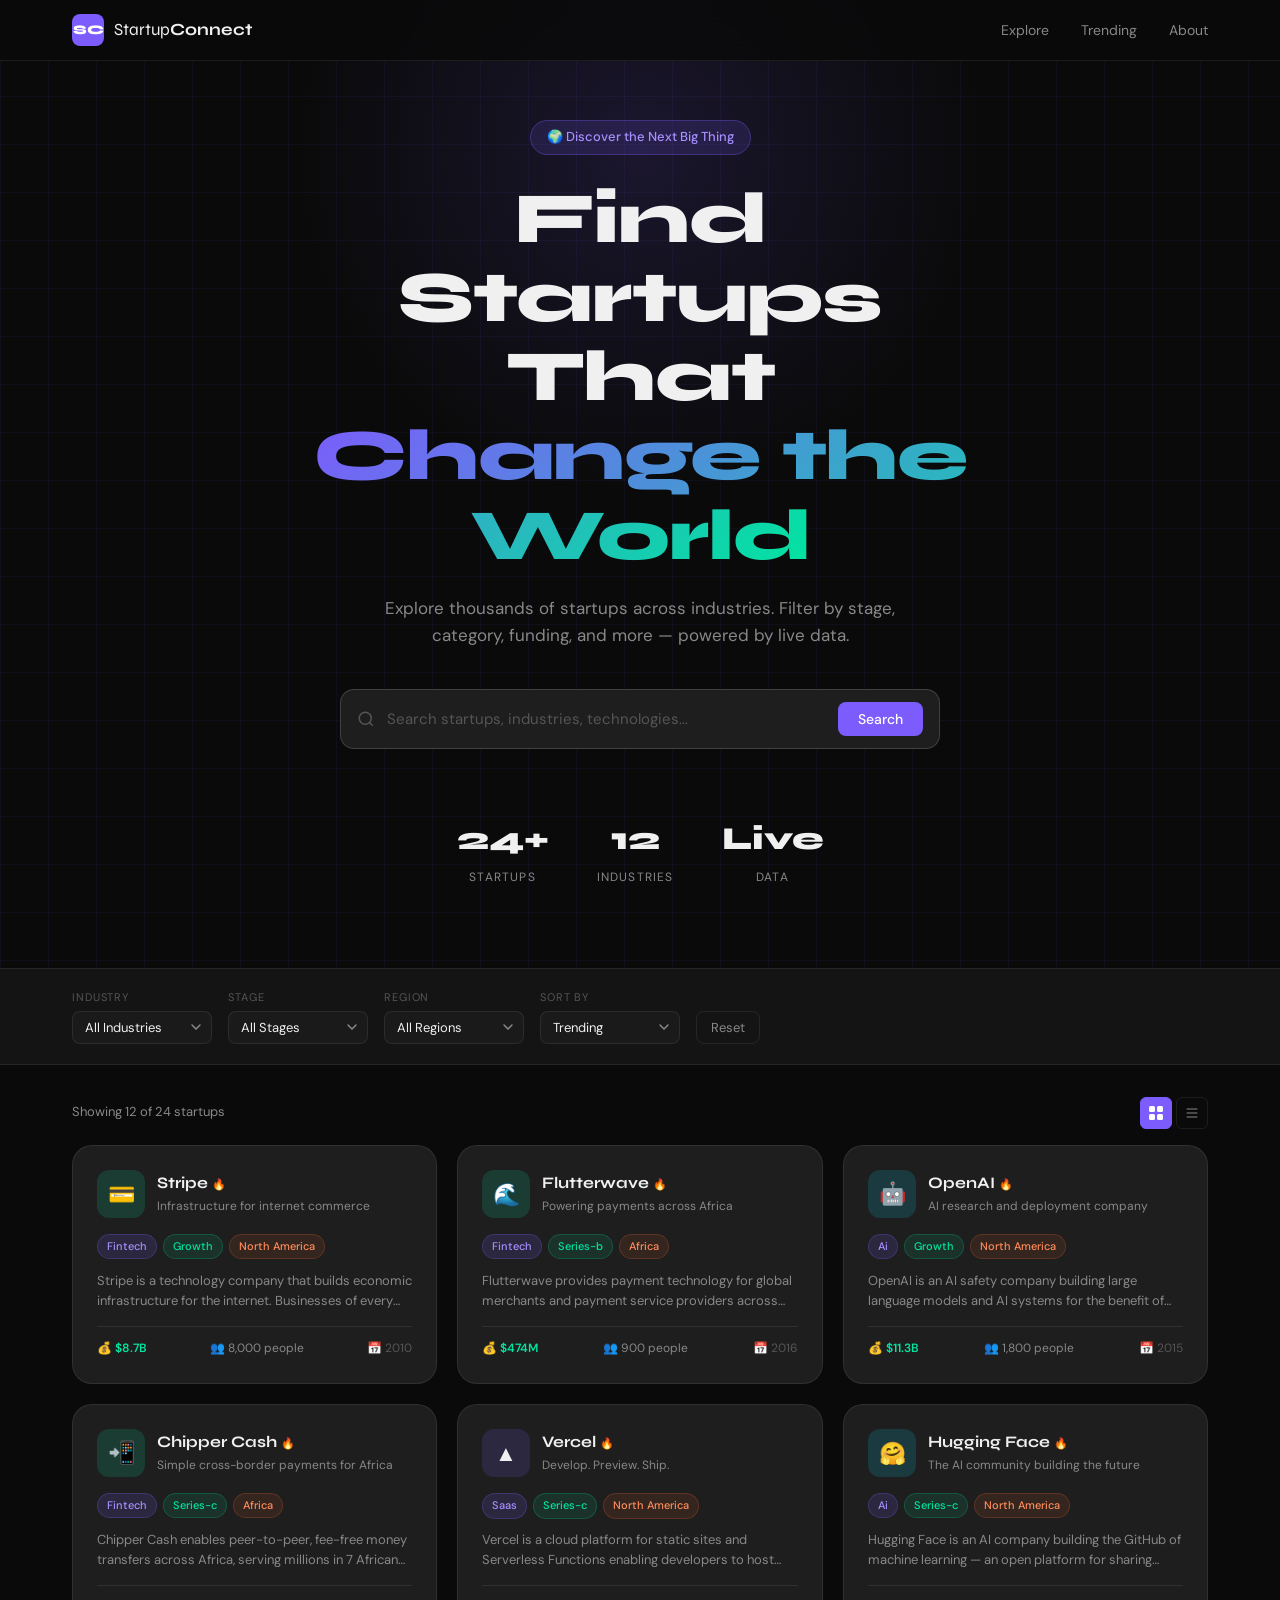
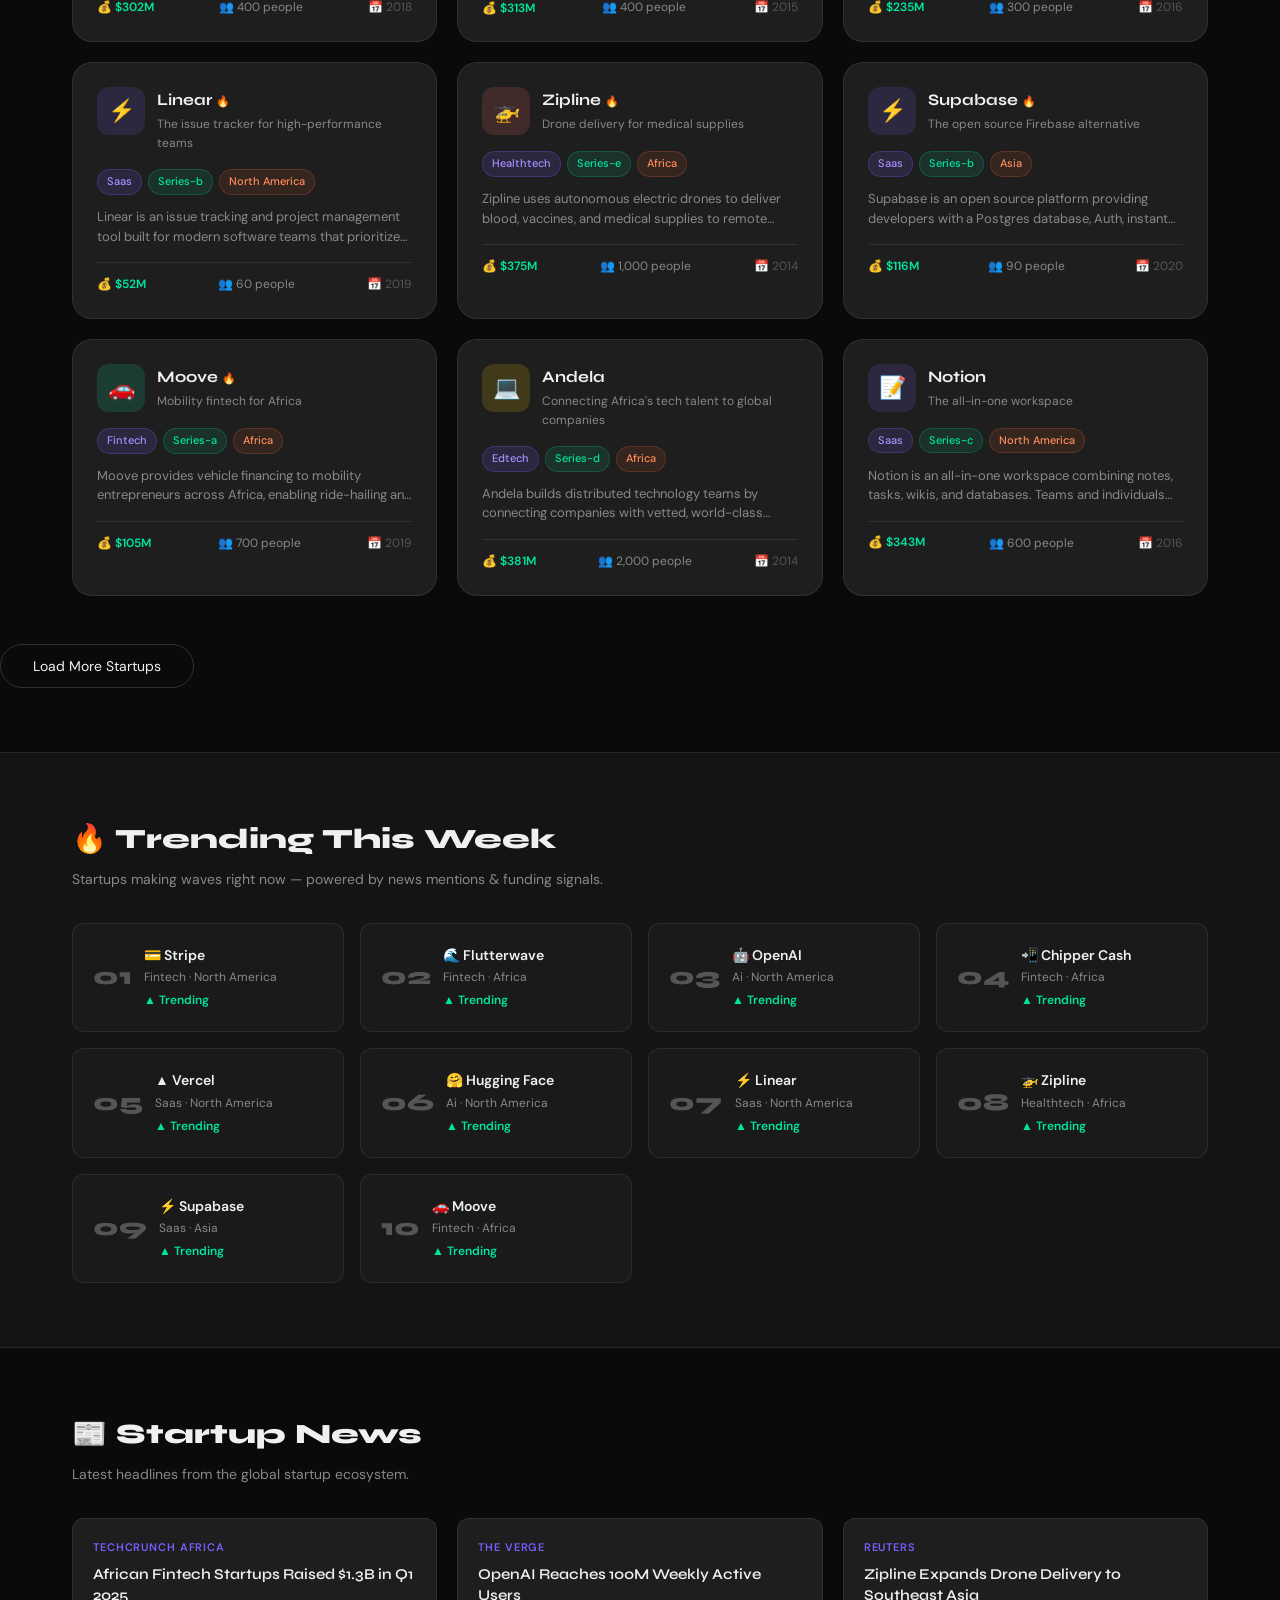
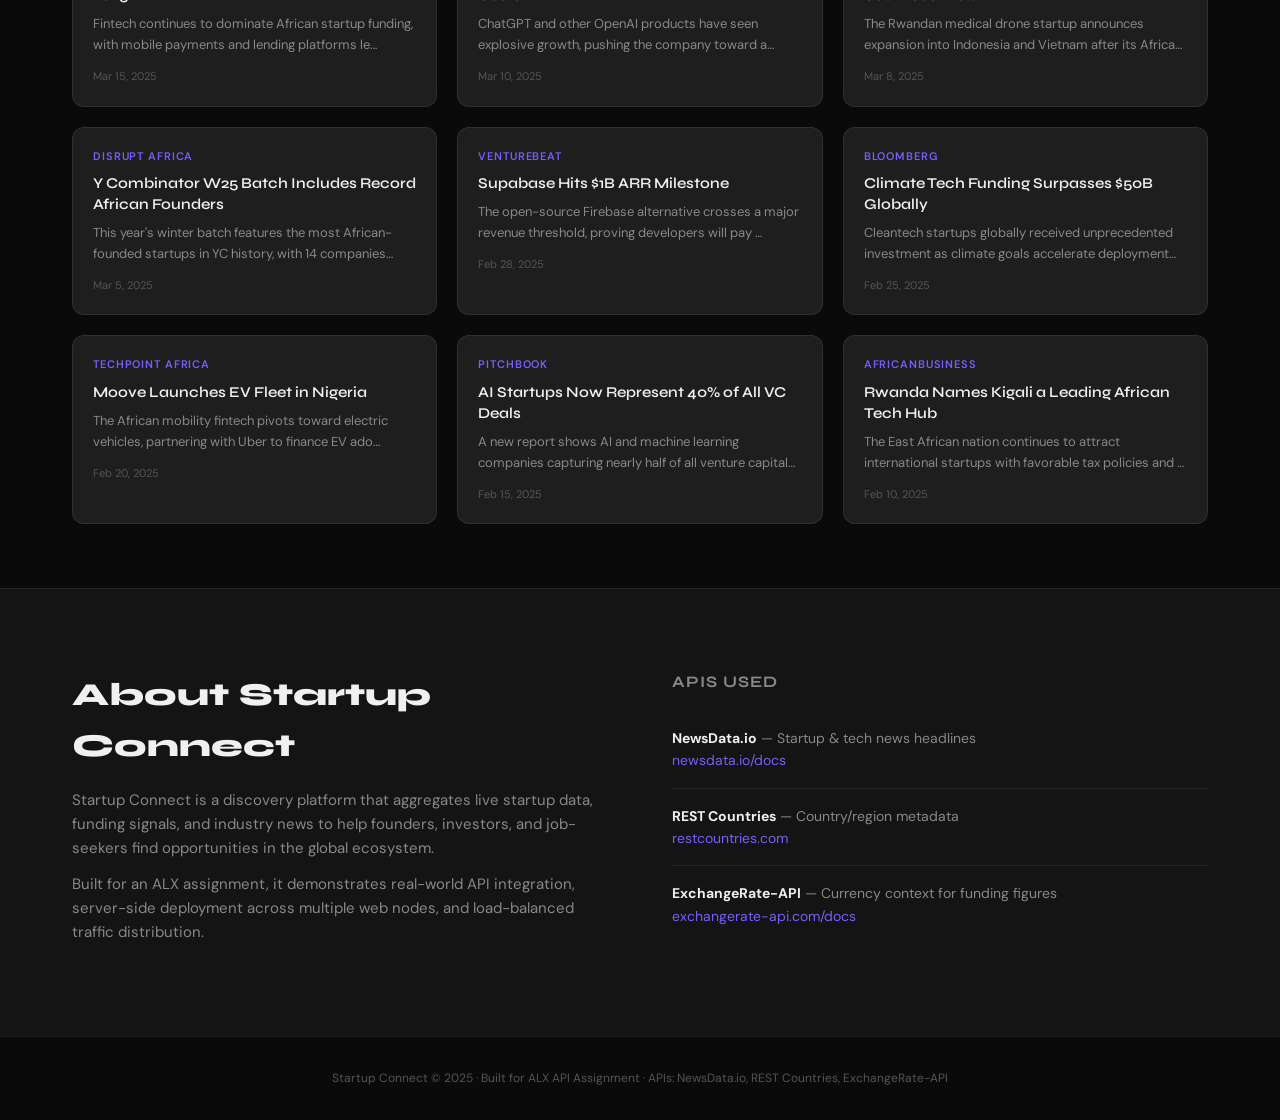
==== index.html @ f0be1ee1 "Initial commit - project structure ready" ====
<!DOCTYPE html>
<html lang="en">
<head>
  <meta charset="UTF-8" />
  <meta name="viewport" content="width=device-width, initial-scale=1.0"/>
  <title>Startup Connect — Discover & Explore Startups</title>
  <link rel="stylesheet" href="style.css" />
  <link href="https://fonts.googleapis.com/css2?family=Syne:wght@400;600;700;800&family=DM+Sans:ital,wght@0,300;0,400;0,500;1,300&display=swap" rel="stylesheet"/>
</head>
<body>

  <!-- NAV -->
  <nav class="nav">
    <div class="nav-inner">
      <a class="logo" href="#">
        <span class="logo-mark">SC</span>
        <span>Startup<strong>Connect</strong></span>
      </a>
      <div class="nav-links">
        <a href="#explore">Explore</a>
        <a href="#trending">Trending</a>
        <a href="#about">About</a>
      </div>
    </div>
  </nav>

  <!-- HERO -->
  <header class="hero" id="hero">
    <div class="hero-bg-grid"></div>
    <div class="hero-content">
      <div class="hero-badge">🌍 Discover the Next Big Thing</div>
      <h1>Find Startups That<br/><em>Change the World</em></h1>
      <p class="hero-sub">Explore thousands of startups across industries. Filter by stage, category, funding, and more — powered by live data.</p>
      <div class="search-bar" id="main-search">
        <svg width="18" height="18" fill="none" stroke="currentColor" stroke-width="2" viewBox="0 0 24 24"><circle cx="11" cy="11" r="8"/><path d="M21 21l-4.35-4.35"/></svg>
        <input type="text" id="search-input" placeholder="Search startups, industries, technologies..." autocomplete="off"/>
        <button id="search-btn">Search</button>
      </div>
    </div>
    <div class="hero-stats">
      <div class="stat"><span class="stat-num" id="stat-total">—</span><span>Startups</span></div>
      <div class="stat"><span class="stat-num">12</span><span>Industries</span></div>
      <div class="stat"><span class="stat-num">Live</span><span>Data</span></div>
    </div>
  </header>

  <!-- FILTERS -->
  <section class="filters-section" id="explore">
    <div class="container">
      <div class="filters-bar">
        <div class="filter-group">
          <label>Industry</label>
          <select id="filter-industry">
            <option value="">All Industries</option>
            <option value="fintech">Fintech</option>
            <option value="healthtech">Healthtech</option>
            <option value="edtech">EdTech</option>
            <option value="saas">SaaS</option>
            <option value="ai">AI / ML</option>
            <option value="ecommerce">E-Commerce</option>
            <option value="cleantech">Cleantech</option>
            <option value="logistics">Logistics</option>
          </select>
        </div>
        <div class="filter-group">
          <label>Stage</label>
          <select id="filter-stage">
            <option value="">All Stages</option>
            <option value="idea">Idea</option>
            <option value="pre-seed">Pre-Seed</option>
            <option value="seed">Seed</option>
            <option value="series-a">Series A</option>
            <option value="series-b">Series B</option>
            <option value="growth">Growth</option>
          </select>
        </div>
        <div class="filter-group">
          <label>Region</label>
          <select id="filter-region">
            <option value="">All Regions</option>
            <option value="africa">Africa</option>
            <option value="north-america">North America</option>
            <option value="europe">Europe</option>
            <option value="asia">Asia</option>
            <option value="latam">Latin America</option>
          </select>
        </div>
        <div class="filter-group">
          <label>Sort By</label>
          <select id="filter-sort">
            <option value="trending">Trending</option>
            <option value="newest">Newest</option>
            <option value="funding">Most Funded</option>
            <option value="employees">Team Size</option>
            <option value="name">Name A–Z</option>
          </select>
        </div>
        <button class="reset-btn" id="reset-filters">Reset</button>
      </div>
    </div>
  </section>

  <!-- RESULTS COUNT -->
  <div class="container results-meta">
    <span id="results-count">Loading startups...</span>
    <div class="view-toggle">
      <button class="view-btn active" id="grid-view-btn" title="Grid view">
        <svg width="16" height="16" fill="currentColor" viewBox="0 0 16 16"><path d="M1 2.5A1.5 1.5 0 012.5 1h3A1.5 1.5 0 017 2.5v3A1.5 1.5 0 015.5 7h-3A1.5 1.5 0 011 5.5v-3zm8 0A1.5 1.5 0 0110.5 1h3A1.5 1.5 0 0115 2.5v3A1.5 1.5 0 0113.5 7h-3A1.5 1.5 0 019 5.5v-3zm-8 8A1.5 1.5 0 012.5 9h3A1.5 1.5 0 017 10.5v3A1.5 1.5 0 015.5 15h-3A1.5 1.5 0 011 13.5v-3zm8 0A1.5 1.5 0 0110.5 9h3a1.5 1.5 0 011.5 1.5v3a1.5 1.5 0 01-1.5 1.5h-3A1.5 1.5 0 019 13.5v-3z"/></svg>
      </button>
      <button class="view-btn" id="list-view-btn" title="List view">
        <svg width="16" height="16" fill="currentColor" viewBox="0 0 16 16"><path fill-rule="evenodd" d="M2.5 12a.5.5 0 01.5-.5h10a.5.5 0 010 1H3a.5.5 0 01-.5-.5zm0-4a.5.5 0 01.5-.5h10a.5.5 0 010 1H3a.5.5 0 01-.5-.5zm0-4a.5.5 0 01.5-.5h10a.5.5 0 010 1H3a.5.5 0 01-.5-.5z"/></svg>
      </button>
    </div>
  </div>

  <!-- STARTUP GRID -->
  <main class="container" id="startup-grid">
    <!-- cards injected by JS -->
  </main>

  <!-- LOAD MORE -->
  <div class="load-more-wrap">
    <button class="load-more-btn" id="load-more-btn">Load More Startups</button>
  </div>

  <!-- TRENDING SECTION -->
  <section class="trending-section" id="trending">
    <div class="container">
      <div class="section-header">
        <h2>🔥 Trending This Week</h2>
        <p>Startups making waves right now — powered by news mentions & funding signals.</p>
      </div>
      <div class="trending-grid" id="trending-grid">
        <!-- injected by JS -->
      </div>
    </div>
  </section>

  <!-- NEWS SECTION -->
  <section class="news-section" id="news-section">
    <div class="container">
      <div class="section-header">
        <h2>📰 Startup News</h2>
        <p>Latest headlines from the global startup ecosystem.</p>
      </div>
      <div class="news-grid" id="news-grid">
        <div class="loading-msg">Fetching latest news...</div>
      </div>
    </div>
  </section>

  <!-- ABOUT -->
  <section class="about-section" id="about">
    <div class="container about-inner">
      <div>
        <h2>About Startup Connect</h2>
        <p>Startup Connect is a discovery platform that aggregates live startup data, funding signals, and industry news to help founders, investors, and job-seekers find opportunities in the global ecosystem.</p>
        <p>Built for an ALX assignment, it demonstrates real-world API integration, server-side deployment across multiple web nodes, and load-balanced traffic distribution.</p>
      </div>
      <div class="about-apis">
        <h3>APIs Used</h3>
        <ul>
          <li>
            <strong>NewsData.io</strong> — Startup & tech news headlines<br/>
            <a href="https://newsdata.io/docs" target="_blank">newsdata.io/docs</a>
          </li>
          <li>
            <strong>REST Countries</strong> — Country/region metadata<br/>
            <a href="https://restcountries.com" target="_blank">restcountries.com</a>
          </li>
          <li>
            <strong>ExchangeRate-API</strong> — Currency context for funding figures<br/>
            <a href="https://www.exchangerate-api.com/docs" target="_blank">exchangerate-api.com/docs</a>
          </li>
        </ul>
      </div>
    </div>
  </section>

  <!-- MODAL -->
  <div class="modal-backdrop" id="modal-backdrop">
    <div class="modal" id="startup-modal">
      <button class="modal-close" id="modal-close">✕</button>
      <div class="modal-body" id="modal-body"></div>
    </div>
  </div>

  <!-- TOAST -->
  <div class="toast" id="toast"></div>

  <footer class="footer">
    <div class="container">
      <p>Startup Connect &copy; 2025 · Built for ALX API Assignment · APIs: NewsData.io, REST Countries, ExchangeRate-API</p>
    </div>
  </footer>

  <script src="app.js"></script>
</body>
</html>
---- style.css ----
/* ========================================
   STARTUP CONNECT — STYLESHEET
   Aesthetic: Bold editorial / modern VC
   Fonts: Syne (display) + DM Sans (body)
   ======================================== */

   *, *::before, *::after { box-sizing: border-box; margin: 0; padding: 0; }

   :root {
     --black: #0a0a0a;
     --off-black: #141414;
     --dark: #1a1a1a;
     --card-bg: #1e1e1e;
     --border: rgba(255,255,255,0.08);
     --border-strong: rgba(255,255,255,0.15);
     --accent: #7c5cfc;
     --accent-2: #00e5a0;
     --accent-warm: #ff6b35;
     --text: #f0f0f0;
     --text-muted: #888;
     --text-dim: #555;
     --radius: 12px;
     --radius-lg: 20px;
     --shadow: 0 4px 24px rgba(0,0,0,0.4);
     --font-display: 'Syne', sans-serif;
     --font-body: 'DM Sans', sans-serif;
     --transition: 0.2s ease;
   }
   
   html { scroll-behavior: smooth; }
   
   body {
     background: var(--black);
     color: var(--text);
     font-family: var(--font-body);
     font-size: 15px;
     line-height: 1.6;
     overflow-x: hidden;
   }
   
   /* ---- NAV ---- */
   .nav {
     position: fixed;
     top: 0; left: 0; right: 0;
     z-index: 100;
     background: rgba(10,10,10,0.85);
     backdrop-filter: blur(12px);
     border-bottom: 1px solid var(--border);
   }
   .nav-inner {
     max-width: 1200px;
     margin: 0 auto;
     padding: 0 2rem;
     height: 60px;
     display: flex;
     align-items: center;
     justify-content: space-between;
   }
   .logo {
     display: flex;
     align-items: center;
     gap: 10px;
     text-decoration: none;
     color: var(--text);
     font-family: var(--font-display);
     font-size: 17px;
   }
   .logo-mark {
     width: 32px; height: 32px;
     background: var(--accent);
     color: #fff;
     border-radius: 8px;
     display: flex; align-items: center; justify-content: center;
     font-weight: 800;
     font-size: 13px;
   }
   .nav-links { display: flex; gap: 2rem; }
   .nav-links a {
     color: var(--text-muted);
     text-decoration: none;
     font-size: 14px;
     transition: color var(--transition);
   }
   .nav-links a:hover { color: var(--text); }
   
   /* ---- HERO ---- */
   .hero {
     min-height: 100vh;
     display: flex;
     flex-direction: column;
     align-items: center;
     justify-content: center;
     text-align: center;
     padding: 120px 2rem 80px;
     position: relative;
     overflow: hidden;
   }
   .hero-bg-grid {
     position: absolute;
     inset: 0;
     background-image:
       linear-gradient(rgba(124,92,252,0.06) 1px, transparent 1px),
       linear-gradient(90deg, rgba(124,92,252,0.06) 1px, transparent 1px);
     background-size: 48px 48px;
     pointer-events: none;
   }
   .hero::before {
     content: '';
     position: absolute;
     top: -200px; left: 50%;
     transform: translateX(-50%);
     width: 700px; height: 700px;
     background: radial-gradient(circle, rgba(124,92,252,0.15) 0%, transparent 70%);
     pointer-events: none;
   }
   .hero-content { position: relative; max-width: 720px; }
   .hero-badge {
     display: inline-block;
     background: rgba(124,92,252,0.15);
     border: 1px solid rgba(124,92,252,0.3);
     color: #a88fff;
     padding: 6px 16px;
     border-radius: 100px;
     font-size: 13px;
     font-weight: 500;
     margin-bottom: 1.5rem;
     animation: fadeUp 0.6s ease forwards;
   }
   .hero h1 {
     font-family: var(--font-display);
     font-size: clamp(2.5rem, 6vw, 4.5rem);
     font-weight: 800;
     line-height: 1.1;
     letter-spacing: -0.02em;
     margin-bottom: 1.25rem;
     animation: fadeUp 0.7s ease 0.1s both;
   }
   .hero h1 em {
     font-style: normal;
     background: linear-gradient(135deg, var(--accent) 0%, var(--accent-2) 100%);
     -webkit-background-clip: text;
     -webkit-text-fill-color: transparent;
     background-clip: text;
   }
   .hero-sub {
     font-size: 17px;
     color: var(--text-muted);
     max-width: 520px;
     margin: 0 auto 2.5rem;
     animation: fadeUp 0.7s ease 0.2s both;
   }
   
   /* ---- SEARCH BAR ---- */
   .search-bar {
     display: flex;
     align-items: center;
     gap: 12px;
     background: var(--card-bg);
     border: 1px solid var(--border-strong);
     border-radius: 14px;
     padding: 12px 16px;
     max-width: 600px;
     margin: 0 auto;
     animation: fadeUp 0.7s ease 0.3s both;
     transition: border-color var(--transition), box-shadow var(--transition);
   }
   .search-bar:focus-within {
     border-color: var(--accent);
     box-shadow: 0 0 0 3px rgba(124,92,252,0.15);
   }
   .search-bar svg { color: var(--text-dim); flex-shrink: 0; }
   .search-bar input {
     flex: 1;
     background: none;
     border: none;
     outline: none;
     color: var(--text);
     font-family: var(--font-body);
     font-size: 15px;
   }
   .search-bar input::placeholder { color: var(--text-dim); }
   .search-bar button {
     background: var(--accent);
     color: #fff;
     border: none;
     border-radius: 8px;
     padding: 8px 20px;
     font-family: var(--font-body);
     font-size: 14px;
     font-weight: 500;
     cursor: pointer;
     transition: opacity var(--transition), transform var(--transition);
   }
   .search-bar button:hover { opacity: 0.85; transform: translateY(-1px); }
   
   /* ---- HERO STATS ---- */
   .hero-stats {
     position: relative;
     display: flex;
     gap: 3rem;
     margin-top: 4rem;
     animation: fadeUp 0.7s ease 0.4s both;
   }
   .stat { text-align: center; }
   .stat-num {
     display: block;
     font-family: var(--font-display);
     font-size: 2rem;
     font-weight: 800;
     color: var(--text);
   }
   .stat span:last-child { font-size: 12px; color: var(--text-muted); text-transform: uppercase; letter-spacing: 0.1em; }
   
   /* ---- CONTAINER ---- */
   .container {
     max-width: 1200px;
     margin: 0 auto;
     padding: 0 2rem;
   }
   
   /* ---- FILTERS ---- */
   .filters-section {
     background: var(--off-black);
     border-top: 1px solid var(--border);
     border-bottom: 1px solid var(--border);
     padding: 1.25rem 0;
     position: sticky;
     top: 60px;
     z-index: 50;
   }
   .filters-bar {
     display: flex;
     gap: 1rem;
     align-items: flex-end;
     flex-wrap: wrap;
   }
   .filter-group { display: flex; flex-direction: column; gap: 4px; }
   .filter-group label { font-size: 11px; color: var(--text-dim); text-transform: uppercase; letter-spacing: 0.08em; }
   .filter-group select {
     background: var(--dark);
     color: var(--text);
     border: 1px solid var(--border);
     border-radius: 8px;
     padding: 7px 12px;
     font-family: var(--font-body);
     font-size: 13px;
     cursor: pointer;
     appearance: none;
     -webkit-appearance: none;
     padding-right: 28px;
     background-image: url("data:image/svg+xml,%3Csvg xmlns='http://www.w3.org/2000/svg' width='10' height='6' fill='none'%3E%3Cpath d='M1 1l4 4 4-4' stroke='%23888' stroke-width='1.5' stroke-linecap='round'/%3E%3C/svg%3E");
     background-repeat: no-repeat;
     background-position: right 10px center;
     min-width: 140px;
     transition: border-color var(--transition);
   }
   .filter-group select:focus { outline: none; border-color: var(--accent); }
   .reset-btn {
     background: transparent;
     border: 1px solid var(--border);
     color: var(--text-muted);
     border-radius: 8px;
     padding: 7px 14px;
     font-family: var(--font-body);
     font-size: 13px;
     cursor: pointer;
     transition: border-color var(--transition), color var(--transition);
     margin-bottom: 0;
     align-self: flex-end;
   }
   .reset-btn:hover { border-color: var(--accent); color: var(--accent); }
   
   /* ---- RESULTS META ---- */
   .results-meta {
     display: flex;
     justify-content: space-between;
     align-items: center;
     padding-top: 2rem;
     padding-bottom: 1rem;
     color: var(--text-muted);
     font-size: 13px;
   }
   .view-toggle { display: flex; gap: 4px; }
   .view-btn {
     background: none;
     border: 1px solid var(--border);
     color: var(--text-muted);
     border-radius: 6px;
     width: 32px; height: 32px;
     display: flex; align-items: center; justify-content: center;
     cursor: pointer;
     transition: all var(--transition);
   }
   .view-btn.active, .view-btn:hover { background: var(--accent); border-color: var(--accent); color: #fff; }
   
   /* ---- STARTUP GRID ---- */
   #startup-grid {
     display: grid;
     grid-template-columns: repeat(auto-fill, minmax(300px, 1fr));
     gap: 1.25rem;
     padding-bottom: 3rem;
   }
   #startup-grid.list-view {
     grid-template-columns: 1fr;
   }
   
   /* ---- STARTUP CARD ---- */
   .startup-card {
     background: var(--card-bg);
     border: 1px solid var(--border);
     border-radius: var(--radius-lg);
     padding: 1.5rem;
     cursor: pointer;
     transition: transform var(--transition), border-color var(--transition), box-shadow var(--transition);
     animation: fadeUp 0.4s ease both;
   }
   .startup-card:hover {
     transform: translateY(-4px);
     border-color: var(--border-strong);
     box-shadow: var(--shadow);
   }
   .card-header {
     display: flex;
     align-items: flex-start;
     gap: 12px;
     margin-bottom: 1rem;
   }
   .card-logo {
     width: 48px; height: 48px;
     border-radius: 12px;
     display: flex; align-items: center; justify-content: center;
     font-size: 22px;
     flex-shrink: 0;
   }
   .card-title { flex: 1; }
   .card-title h3 {
     font-family: var(--font-display);
     font-size: 16px;
     font-weight: 700;
     margin-bottom: 2px;
   }
   .card-title .card-tagline { font-size: 12px; color: var(--text-muted); }
   
   .card-badges {
     display: flex;
     gap: 6px;
     flex-wrap: wrap;
     margin-bottom: 0.75rem;
   }
   .badge {
     font-size: 11px;
     padding: 3px 9px;
     border-radius: 100px;
     font-weight: 500;
     white-space: nowrap;
   }
   .badge-industry { background: rgba(124,92,252,0.15); color: #a88fff; border: 1px solid rgba(124,92,252,0.25); }
   .badge-stage { background: rgba(0,229,160,0.1); color: #00e5a0; border: 1px solid rgba(0,229,160,0.2); }
   .badge-region { background: rgba(255,107,53,0.1); color: #ff8c5a; border: 1px solid rgba(255,107,53,0.2); }
   
   .card-desc {
     font-size: 13px;
     color: var(--text-muted);
     line-height: 1.5;
     margin-bottom: 1rem;
     display: -webkit-box;
     -webkit-line-clamp: 2;
     -webkit-box-orient: vertical;
     overflow: hidden;
   }
   .card-meta {
     display: flex;
     justify-content: space-between;
     font-size: 12px;
     color: var(--text-dim);
     border-top: 1px solid var(--border);
     padding-top: 0.75rem;
   }
   .card-meta .funding { color: var(--accent-2); font-weight: 600; }
   .card-meta .employees { color: var(--text-muted); }
   
   /* list view card override */
   #startup-grid.list-view .startup-card {
     display: flex;
     align-items: center;
     gap: 1.5rem;
     padding: 1rem 1.5rem;
   }
   #startup-grid.list-view .card-logo { width: 40px; height: 40px; border-radius: 10px; font-size: 18px; }
   #startup-grid.list-view .card-header { margin-bottom: 0; flex: 1; }
   #startup-grid.list-view .card-badges { margin-bottom: 0; flex-shrink: 0; }
   #startup-grid.list-view .card-desc { display: none; }
   #startup-grid.list-view .card-meta { border: none; padding: 0; flex-shrink: 0; flex-direction: column; align-items: flex-end; gap: 2px; }
   
   /* ---- LOAD MORE ---- */
   .load-more-wrap {
     text-align: center;
     padding: 0 0 4rem;
   }
   .load-more-btn {
     background: transparent;
     border: 1px solid var(--border-strong);
     color: var(--text);
     padding: 12px 32px;
     border-radius: 100px;
     font-family: var(--font-body);
     font-size: 14px;
     cursor: pointer;
     transition: all var(--transition);
   }
   .load-more-btn:hover { border-color: var(--accent); color: var(--accent); }
   .load-more-btn:disabled { opacity: 0.4; cursor: not-allowed; }
   
   /* ---- SECTION HEADER ---- */
   .section-header {
     margin-bottom: 2rem;
   }
   .section-header h2 {
     font-family: var(--font-display);
     font-size: 1.75rem;
     font-weight: 800;
     margin-bottom: 0.4rem;
   }
   .section-header p { color: var(--text-muted); font-size: 14px; }
   
   /* ---- TRENDING ---- */
   .trending-section {
     background: var(--off-black);
     border-top: 1px solid var(--border);
     border-bottom: 1px solid var(--border);
     padding: 4rem 0;
   }
   .trending-grid {
     display: grid;
     grid-template-columns: repeat(auto-fill, minmax(220px, 1fr));
     gap: 1rem;
   }
   .trending-card {
     background: var(--dark);
     border: 1px solid var(--border);
     border-radius: var(--radius);
     padding: 1.25rem;
     display: flex;
     align-items: center;
     gap: 12px;
     transition: border-color var(--transition);
   }
   .trending-card:hover { border-color: var(--accent); }
   .trending-rank {
     font-family: var(--font-display);
     font-size: 1.5rem;
     font-weight: 800;
     color: var(--text-dim);
     min-width: 30px;
   }
   .trending-info h4 { font-size: 14px; font-weight: 600; margin-bottom: 2px; }
   .trending-info p { font-size: 12px; color: var(--text-muted); }
   .trending-change { font-size: 12px; color: var(--accent-2); font-weight: 600; }
   
   /* ---- NEWS ---- */
   .news-section { padding: 4rem 0; }
   .news-grid {
     display: grid;
     grid-template-columns: repeat(auto-fill, minmax(320px, 1fr));
     gap: 1.25rem;
   }
   .news-card {
     background: var(--card-bg);
     border: 1px solid var(--border);
     border-radius: var(--radius);
     padding: 1.25rem;
     text-decoration: none;
     color: inherit;
     transition: border-color var(--transition), transform var(--transition);
     display: block;
   }
   .news-card:hover { border-color: var(--accent); transform: translateY(-2px); }
   .news-source {
     font-size: 11px;
     color: var(--accent);
     text-transform: uppercase;
     letter-spacing: 0.08em;
     margin-bottom: 0.5rem;
     font-weight: 600;
   }
   .news-title {
     font-family: var(--font-display);
     font-size: 15px;
     font-weight: 600;
     line-height: 1.4;
     margin-bottom: 0.5rem;
   }
   .news-desc { font-size: 13px; color: var(--text-muted); display: -webkit-box; -webkit-line-clamp: 2; -webkit-box-orient: vertical; overflow: hidden; margin-bottom: 0.75rem; }
   .news-date { font-size: 11px; color: var(--text-dim); }
   .loading-msg { color: var(--text-muted); font-size: 14px; text-align: center; padding: 2rem; grid-column: 1/-1; }
   .error-msg { color: #ff6b6b; font-size: 13px; text-align: center; padding: 1rem; grid-column: 1/-1; }
   
   /* ---- ABOUT ---- */
   .about-section {
     background: var(--off-black);
     border-top: 1px solid var(--border);
     padding: 5rem 0;
   }
   .about-inner {
     display: grid;
     grid-template-columns: 1fr 1fr;
     gap: 4rem;
     align-items: start;
   }
   .about-inner h2 {
     font-family: var(--font-display);
     font-size: 2rem;
     font-weight: 800;
     margin-bottom: 1rem;
   }
   .about-inner p { color: var(--text-muted); margin-bottom: 0.75rem; font-size: 15px; }
   .about-apis h3 { font-family: var(--font-display); font-size: 1rem; font-weight: 700; margin-bottom: 1rem; color: var(--text-muted); text-transform: uppercase; letter-spacing: 0.06em; }
   .about-apis ul { list-style: none; }
   .about-apis li { padding: 1rem 0; border-bottom: 1px solid var(--border); font-size: 14px; color: var(--text-muted); }
   .about-apis li:last-child { border-bottom: none; }
   .about-apis li strong { color: var(--text); }
   .about-apis a { color: var(--accent); text-decoration: none; }
   
   /* ---- MODAL ---- */
   .modal-backdrop {
     position: fixed; inset: 0;
     background: rgba(0,0,0,0.8);
     backdrop-filter: blur(6px);
     z-index: 200;
     display: none;
     align-items: center;
     justify-content: center;
     padding: 2rem;
   }
   .modal-backdrop.open { display: flex; }
   .modal {
     background: var(--dark);
     border: 1px solid var(--border-strong);
     border-radius: var(--radius-lg);
     max-width: 560px;
     width: 100%;
     max-height: 85vh;
     overflow-y: auto;
     padding: 2rem;
     position: relative;
     animation: scaleIn 0.25s ease;
   }
   .modal-close {
     position: absolute;
     top: 1rem; right: 1rem;
     background: var(--border);
     border: none;
     color: var(--text-muted);
     width: 32px; height: 32px;
     border-radius: 50%;
     cursor: pointer;
     font-size: 14px;
     transition: background var(--transition), color var(--transition);
   }
   .modal-close:hover { background: rgba(255,255,255,0.1); color: var(--text); }
   .modal-logo { font-size: 3rem; margin-bottom: 1rem; }
   .modal h2 {
     font-family: var(--font-display);
     font-size: 1.5rem;
     font-weight: 800;
     margin-bottom: 0.25rem;
   }
   .modal-tagline { color: var(--text-muted); font-size: 14px; margin-bottom: 1.25rem; }
   .modal-badges { display: flex; gap: 6px; flex-wrap: wrap; margin-bottom: 1.25rem; }
   .modal-desc { color: var(--text-muted); font-size: 14px; line-height: 1.65; margin-bottom: 1.5rem; }
   .modal-stats {
     display: grid;
     grid-template-columns: repeat(3, 1fr);
     gap: 1rem;
     background: var(--card-bg);
     border-radius: var(--radius);
     padding: 1.25rem;
     margin-bottom: 1.5rem;
   }
   .modal-stat-item { text-align: center; }
   .modal-stat-item .val { font-family: var(--font-display); font-size: 1.25rem; font-weight: 800; }
   .modal-stat-item .lbl { font-size: 11px; color: var(--text-dim); text-transform: uppercase; letter-spacing: 0.06em; }
   .modal-founders { font-size: 13px; color: var(--text-muted); margin-bottom: 1rem; }
   .modal-founders span { color: var(--text); }
   .modal-website {
     display: inline-block;
     background: var(--accent);
     color: #fff;
     padding: 10px 24px;
     border-radius: 8px;
     text-decoration: none;
     font-size: 14px;
     font-weight: 500;
     transition: opacity var(--transition);
   }
   .modal-website:hover { opacity: 0.85; }
   
   /* ---- TOAST ---- */
   .toast {
     position: fixed;
     bottom: 2rem; right: 2rem;
     background: var(--dark);
     border: 1px solid var(--border-strong);
     color: var(--text);
     padding: 12px 20px;
     border-radius: 10px;
     font-size: 14px;
     opacity: 0;
     transform: translateY(8px);
     pointer-events: none;
     transition: all 0.3s ease;
     z-index: 300;
   }
   .toast.show { opacity: 1; transform: translateY(0); }
   
   /* ---- FOOTER ---- */
   .footer {
     padding: 2rem 0;
     border-top: 1px solid var(--border);
     text-align: center;
     color: var(--text-dim);
     font-size: 12px;
   }
   
   /* ---- ANIMATIONS ---- */
   @keyframes fadeUp {
     from { opacity: 0; transform: translateY(16px); }
     to { opacity: 1; transform: translateY(0); }
   }
   @keyframes scaleIn {
     from { opacity: 0; transform: scale(0.95); }
     to { opacity: 1; transform: scale(1); }
   }
   

   .empty-state {
     grid-column: 1/-1;
     text-align: center;
     padding: 4rem 2rem;
     color: var(--text-muted);
   }
   .empty-state p:first-child { font-size: 2rem; margin-bottom: 0.5rem; }
   
   
   .skeleton {
     background: linear-gradient(90deg, var(--dark) 25%, var(--card-bg) 50%, var(--dark) 75%);
     background-size: 200% 100%;
     animation: shimmer 1.5s infinite;
     border-radius: 8px;
   }
   @keyframes shimmer {
     0% { background-position: 200% 0; }
     100% { background-position: -200% 0; }
   }
   .skeleton-card {
     background: var(--card-bg);
     border: 1px solid var(--border);
     border-radius: var(--radius-lg);
     padding: 1.5rem;
   }
   .skeleton-line { height: 14px; margin-bottom: 8px; }
   .skeleton-title { width: 60%; height: 18px; }
   .skeleton-sub { width: 40%; height: 12px; }
   .skeleton-para { width: 100%; height: 12px; }
   .skeleton-para-short { width: 75%; height: 12px; }
   
 
   @media (max-width: 768px) {
     .hero h1 { font-size: 2.25rem; }
     .hero-stats { gap: 2rem; }
     .filters-bar { gap: 0.75rem; }
     .filter-group select { min-width: 110px; }
     .about-inner { grid-template-columns: 1fr; gap: 2rem; }
     .modal-stats { grid-template-columns: 1fr 1fr; }
     .nav-links { display: none; }
   }
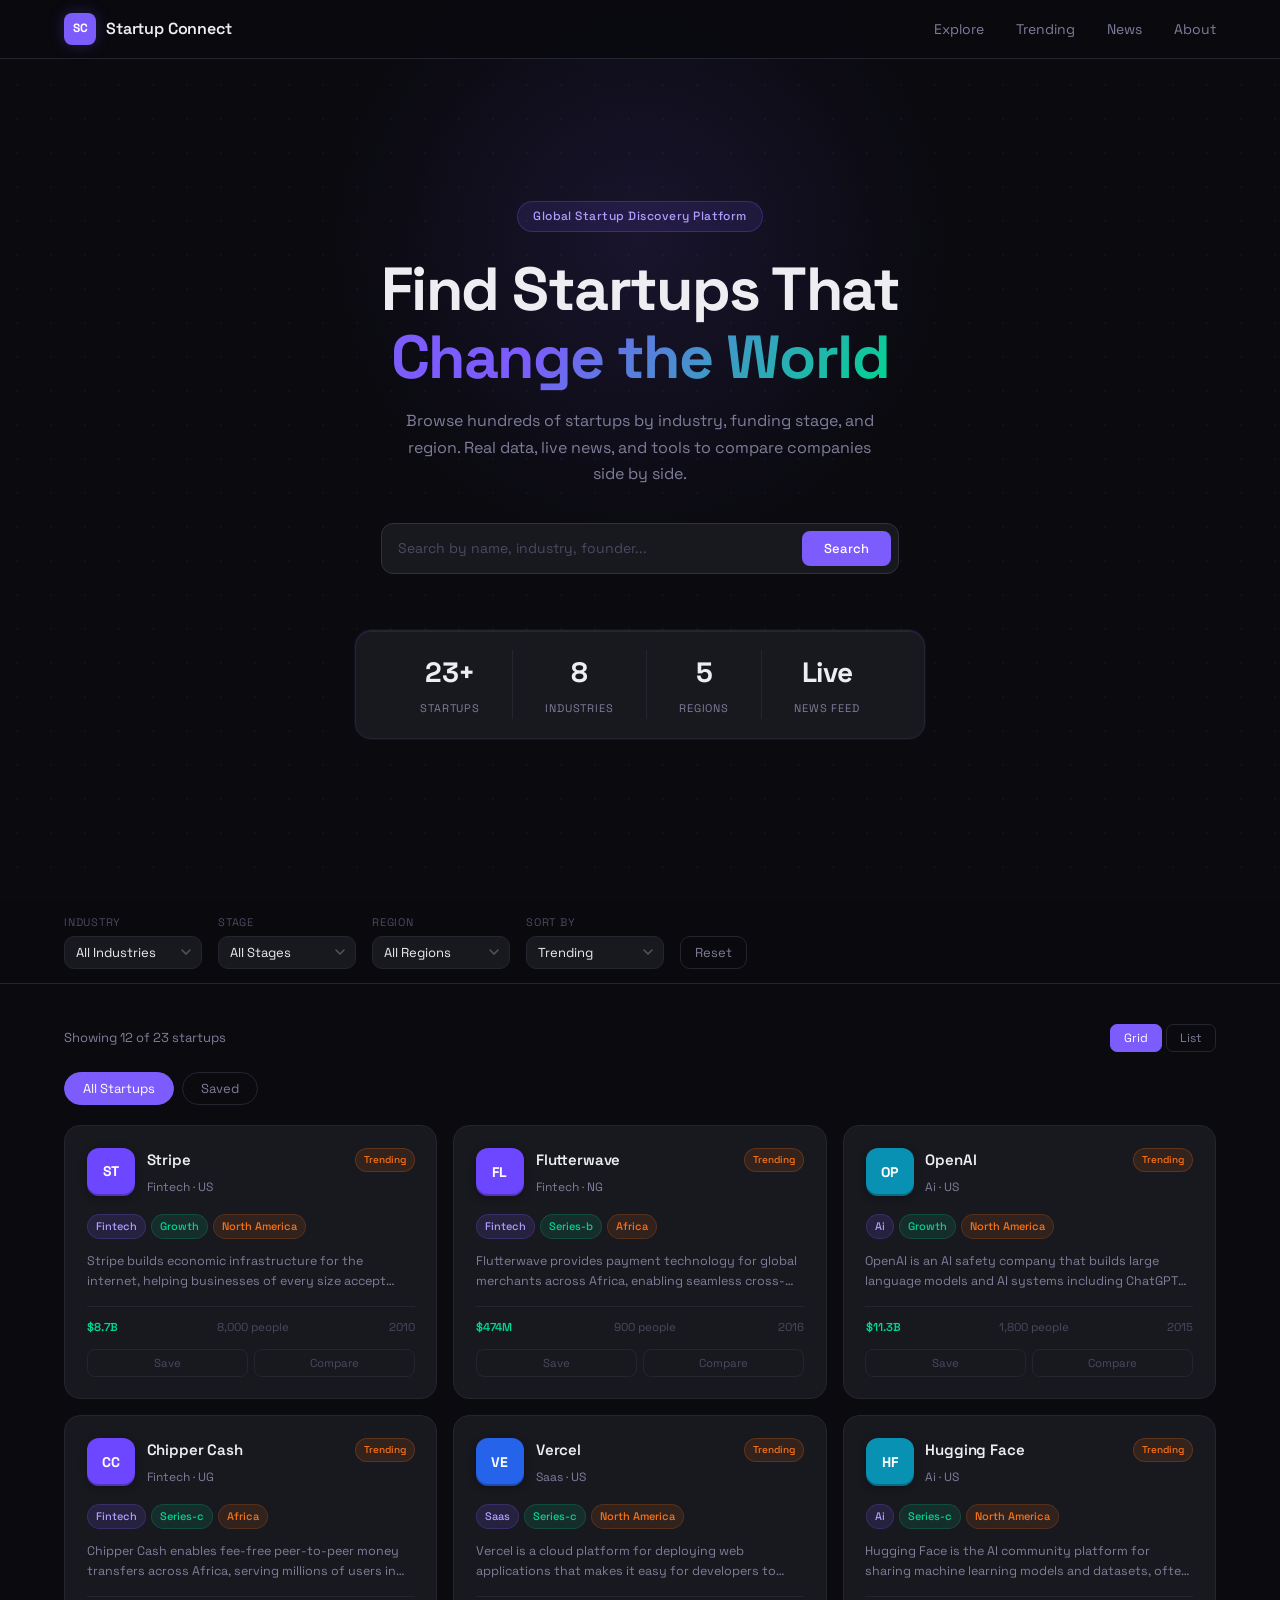
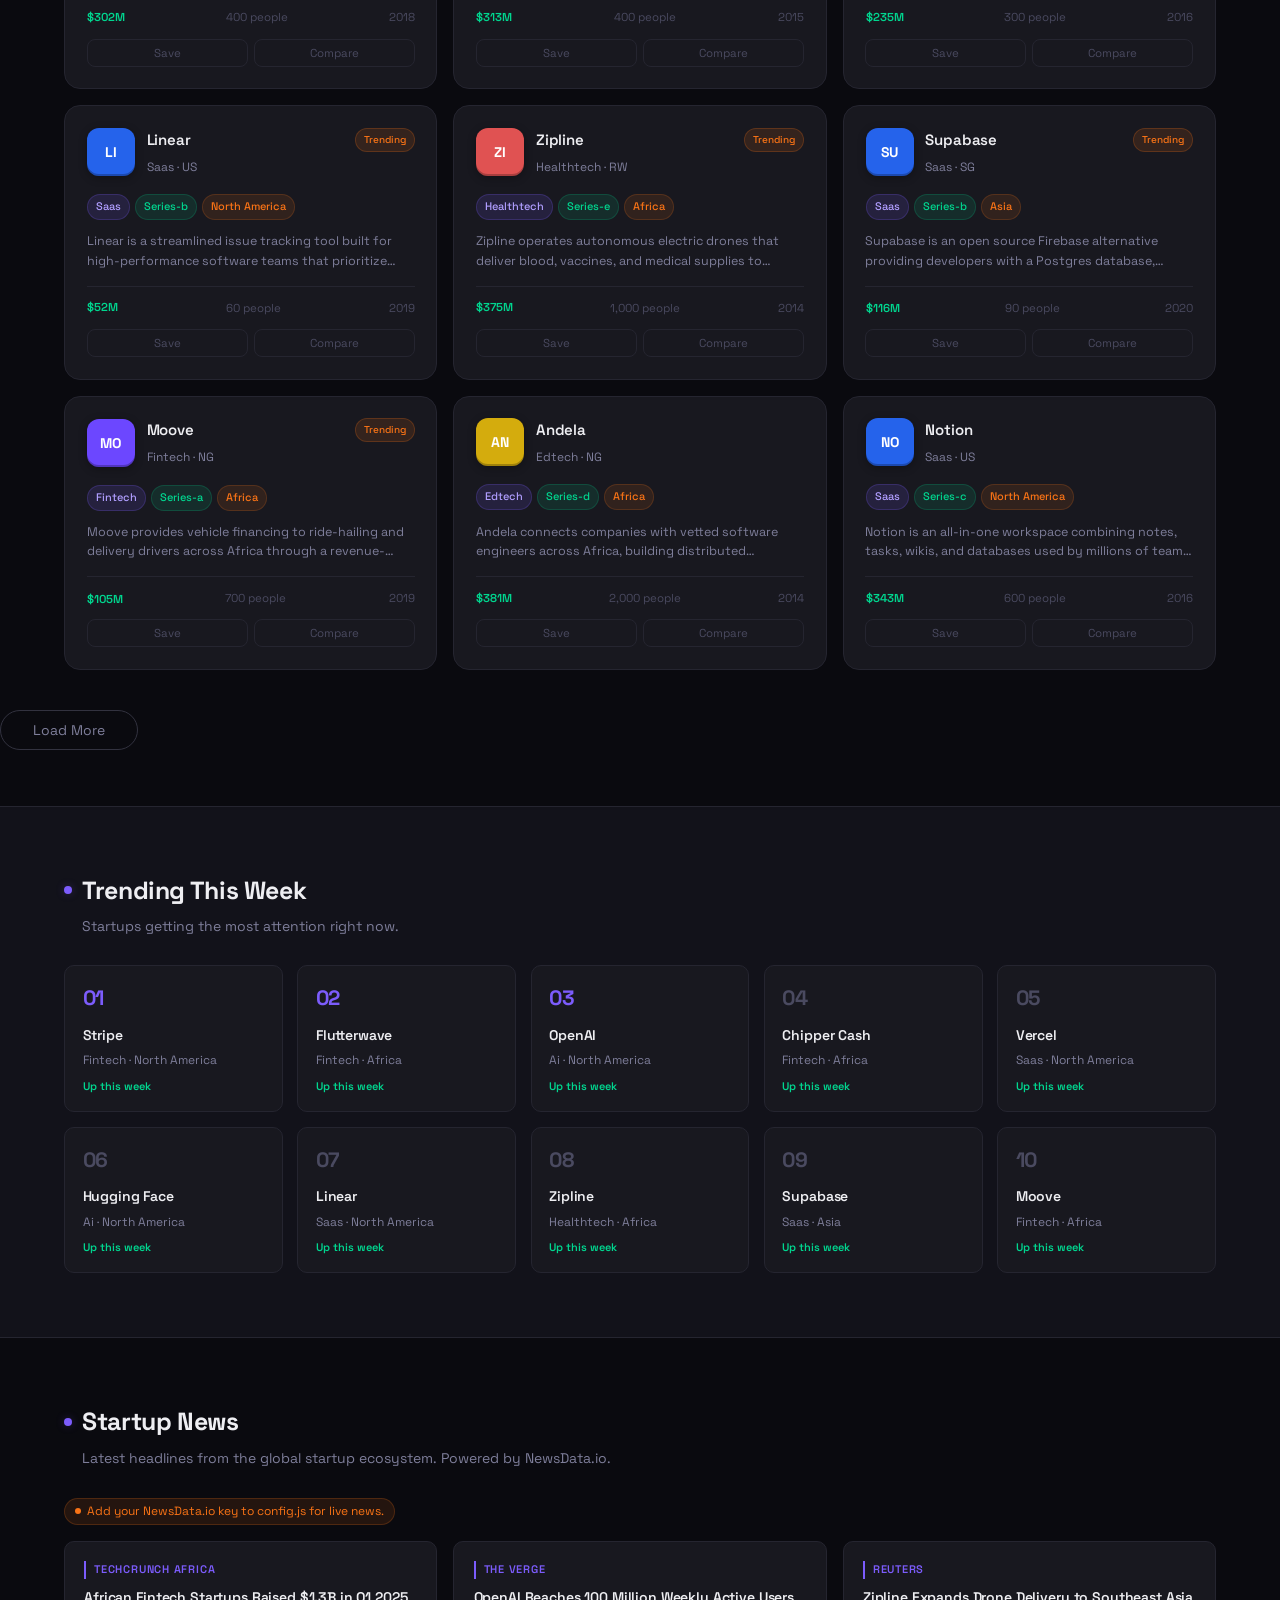
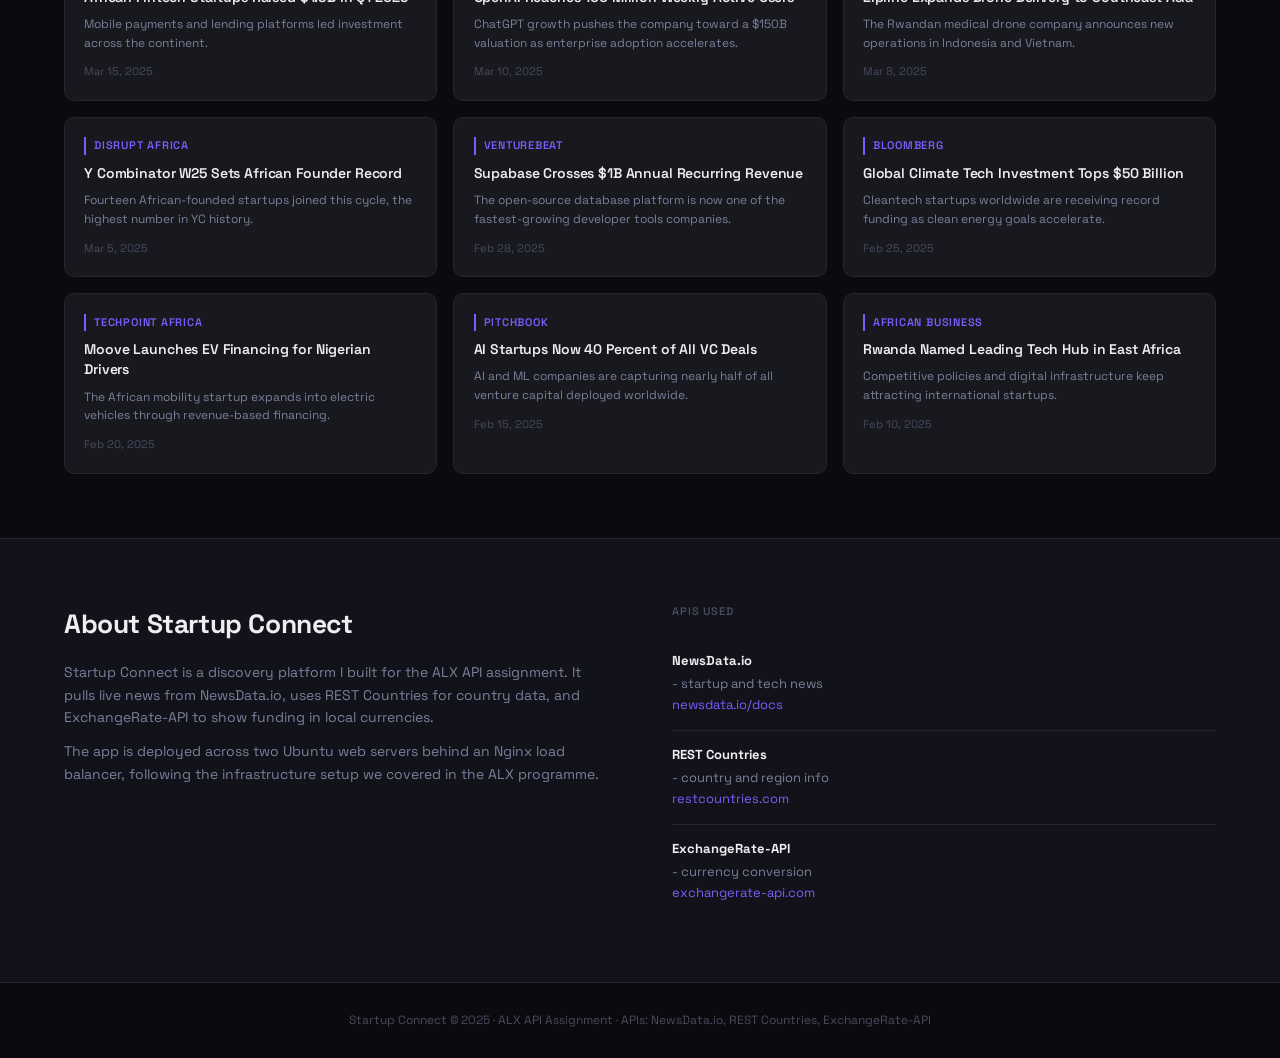
==== commit 64b53266: "Corrected APIs" ====
--- a/index.html
+++ b/index.html
@@ -2,54 +2,82 @@
 <html lang="en">
 <head>
   <meta charset="UTF-8" />
-  <meta name="viewport" content="width=device-width, initial-scale=1.0"/>
-  <title>Startup Connect — Discover & Explore Startups</title>
+  <meta name="viewport" content="width=device-width, initial-scale=1.0" />
+  <title>Startup Connect</title>
   <link rel="stylesheet" href="style.css" />
-  <link href="https://fonts.googleapis.com/css2?family=Syne:wght@400;600;700;800&family=DM+Sans:ital,wght@0,300;0,400;0,500;1,300&display=swap" rel="stylesheet"/>
+  <link href="https://fonts.googleapis.com/css2?family=Space+Grotesk:wght@300;400;500;600;700&display=swap" rel="stylesheet" />
 </head>
 <body>
 
-  <!-- NAV -->
-  <nav class="nav">
-    <div class="nav-inner">
+  <nav class="navbar">
+    <div class="nav-container">
       <a class="logo" href="#">
-        <span class="logo-mark">SC</span>
-        <span>Startup<strong>Connect</strong></span>
+        <span class="logo-box">SC</span>
+        <span class="logo-text">Startup Connect</span>
       </a>
       <div class="nav-links">
         <a href="#explore">Explore</a>
         <a href="#trending">Trending</a>
+        <a href="#news-section">News</a>
         <a href="#about">About</a>
       </div>
     </div>
   </nav>
 
-  <!-- HERO -->
   <header class="hero" id="hero">
-    <div class="hero-bg-grid"></div>
-    <div class="hero-content">
-      <div class="hero-badge">🌍 Discover the Next Big Thing</div>
-      <h1>Find Startups That<br/><em>Change the World</em></h1>
-      <p class="hero-sub">Explore thousands of startups across industries. Filter by stage, category, funding, and more — powered by live data.</p>
-      <div class="search-bar" id="main-search">
-        <svg width="18" height="18" fill="none" stroke="currentColor" stroke-width="2" viewBox="0 0 24 24"><circle cx="11" cy="11" r="8"/><path d="M21 21l-4.35-4.35"/></svg>
-        <input type="text" id="search-input" placeholder="Search startups, industries, technologies..." autocomplete="off"/>
-        <button id="search-btn">Search</button>
-      </div>
-    </div>
+    <div class="hero-grid-bg"></div>
+    <div class="hero-inner">
+      <p class="hero-label">Global Startup Discovery Platform</p>
+      <h1>Find Startups That<br /><span class="hero-accent">Change the World</span></h1>
+      <p class="hero-sub">
+        Browse hundreds of startups by industry, funding stage, and region.
+        Real data, live news, and tools to compare companies side by side.
+      </p>
+
+    
+      <div class="search-wrap">
+        <div class="search-bar" id="main-search-bar">
+          <input
+            type="text"
+            id="search-input"
+            placeholder="Search by name, industry, founder..."
+            autocomplete="off"
+          />
+          <button id="search-btn" class="search-submit">Search</button>
+        </div>
+      </div>
+    </div>
+
     <div class="hero-stats">
-      <div class="stat"><span class="stat-num" id="stat-total">—</span><span>Startups</span></div>
-      <div class="stat"><span class="stat-num">12</span><span>Industries</span></div>
-      <div class="stat"><span class="stat-num">Live</span><span>Data</span></div>
+      <div class="stat-item">
+        <span class="stat-number" id="stat-total">--</span>
+        <span class="stat-label">Startups</span>
+      </div>
+      <div class="stat-divider"></div>
+      <div class="stat-item">
+        <span class="stat-number">8</span>
+        <span class="stat-label">Industries</span>
+      </div>
+      <div class="stat-divider"></div>
+      <div class="stat-item">
+        <span class="stat-number">5</span>
+        <span class="stat-label">Regions</span>
+      </div>
+      <div class="stat-divider"></div>
+      <div class="stat-item">
+        <span class="stat-number">Live</span>
+        <span class="stat-label">News Feed</span>
+      </div>
     </div>
   </header>
 
-  <!-- FILTERS -->
-  <section class="filters-section" id="explore">
-    <div class="container">
-      <div class="filters-bar">
-        <div class="filter-group">
-          <label>Industry</label>
+
+  <section class="filter-section" id="explore">
+    <div class="container">
+      <div class="filter-bar">
+
+        <div class="filter-item">
+          <label for="filter-industry">Industry</label>
           <select id="filter-industry">
             <option value="">All Industries</option>
             <option value="fintech">Fintech</option>
@@ -62,8 +90,9 @@
             <option value="logistics">Logistics</option>
           </select>
         </div>
-        <div class="filter-group">
-          <label>Stage</label>
+
+        <div class="filter-item">
+          <label for="filter-stage">Stage</label>
           <select id="filter-stage">
             <option value="">All Stages</option>
             <option value="idea">Idea</option>
@@ -71,11 +100,14 @@
             <option value="seed">Seed</option>
             <option value="series-a">Series A</option>
             <option value="series-b">Series B</option>
+            <option value="series-c">Series C</option>
+            <option value="series-d">Series D</option>
             <option value="growth">Growth</option>
           </select>
         </div>
-        <div class="filter-group">
-          <label>Region</label>
+
+        <div class="filter-item">
+          <label for="filter-region">Region</label>
           <select id="filter-region">
             <option value="">All Regions</option>
             <option value="africa">Africa</option>
@@ -85,115 +117,136 @@
             <option value="latam">Latin America</option>
           </select>
         </div>
-        <div class="filter-group">
-          <label>Sort By</label>
+
+        <div class="filter-item">
+          <label for="filter-sort">Sort By</label>
           <select id="filter-sort">
             <option value="trending">Trending</option>
-            <option value="newest">Newest</option>
+            <option value="newest">Newest First</option>
             <option value="funding">Most Funded</option>
-            <option value="employees">Team Size</option>
-            <option value="name">Name A–Z</option>
-          </select>
-        </div>
-        <button class="reset-btn" id="reset-filters">Reset</button>
-      </div>
-    </div>
-  </section>
-
-  <!-- RESULTS COUNT -->
-  <div class="container results-meta">
-    <span id="results-count">Loading startups...</span>
+            <option value="employees">Largest Team</option>
+            <option value="name">Name A-Z</option>
+          </select>
+        </div>
+
+        <button class="reset-btn" id="reset-btn">Reset</button>
+      </div>
+    </div>
+  </section>
+
+  <div class="container" style="padding-top:1rem">
+    <div id="api-load-status"></div>
+  </div>
+
+  <div class="container results-row">
+    <span class="results-count" id="results-count">Loading...</span>
     <div class="view-toggle">
-      <button class="view-btn active" id="grid-view-btn" title="Grid view">
-        <svg width="16" height="16" fill="currentColor" viewBox="0 0 16 16"><path d="M1 2.5A1.5 1.5 0 012.5 1h3A1.5 1.5 0 017 2.5v3A1.5 1.5 0 015.5 7h-3A1.5 1.5 0 011 5.5v-3zm8 0A1.5 1.5 0 0110.5 1h3A1.5 1.5 0 0115 2.5v3A1.5 1.5 0 0113.5 7h-3A1.5 1.5 0 019 5.5v-3zm-8 8A1.5 1.5 0 012.5 9h3A1.5 1.5 0 017 10.5v3A1.5 1.5 0 015.5 15h-3A1.5 1.5 0 011 13.5v-3zm8 0A1.5 1.5 0 0110.5 9h3a1.5 1.5 0 011.5 1.5v3a1.5 1.5 0 01-1.5 1.5h-3A1.5 1.5 0 019 13.5v-3z"/></svg>
-      </button>
-      <button class="view-btn" id="list-view-btn" title="List view">
-        <svg width="16" height="16" fill="currentColor" viewBox="0 0 16 16"><path fill-rule="evenodd" d="M2.5 12a.5.5 0 01.5-.5h10a.5.5 0 010 1H3a.5.5 0 01-.5-.5zm0-4a.5.5 0 01.5-.5h10a.5.5 0 010 1H3a.5.5 0 01-.5-.5zm0-4a.5.5 0 01.5-.5h10a.5.5 0 010 1H3a.5.5 0 01-.5-.5z"/></svg>
-      </button>
-    </div>
-  </div>
-
-  <!-- STARTUP GRID -->
-  <main class="container" id="startup-grid">
-    <!-- cards injected by JS -->
+      <button class="view-btn active" id="grid-btn" title="Grid view">Grid</button>
+      <button class="view-btn" id="list-btn" title="List view">List</button>
+    </div>
+  </div>
+
+  <div class="container tab-row">
+    <button class="tab-btn active" id="tab-all">All Startups</button>
+    <button class="tab-btn" id="tab-saved">Saved  <span class="saved-badge" id="saved-badge"></span></button>
+  </div>
+
+  <main class="container card-grid" id="card-grid">
   </main>
 
-  <!-- LOAD MORE -->
-  <div class="load-more-wrap">
-    <button class="load-more-btn" id="load-more-btn">Load More Startups</button>
-  </div>
-
-  <!-- TRENDING SECTION -->
-  <section class="trending-section" id="trending">
-    <div class="container">
-      <div class="section-header">
-        <h2>🔥 Trending This Week</h2>
-        <p>Startups making waves right now — powered by news mentions & funding signals.</p>
-      </div>
-      <div class="trending-grid" id="trending-grid">
-        <!-- injected by JS -->
-      </div>
-    </div>
-  </section>
-
-  <!-- NEWS SECTION -->
-  <section class="news-section" id="news-section">
-    <div class="container">
-      <div class="section-header">
-        <h2>📰 Startup News</h2>
-        <p>Latest headlines from the global startup ecosystem.</p>
-      </div>
+  <div class="load-more-row">
+    <button class="load-more-btn" id="load-more-btn">Load More</button>
+  </div>
+
+  <section class="section-block trending-block" id="trending">
+    <div class="container">
+      <div class="section-head">
+        <h2>Trending This Week</h2>
+        <p>Startups getting the most attention right now.</p>
+      </div>
+      <div class="trending-list" id="trending-list">
+    
+      </div>
+    </div>
+  </section>
+
+  <section class="section-block news-block" id="news-section">
+    <div class="container">
+      <div class="section-head">
+        <h2>Startup News</h2>
+        <p>Latest headlines from the global startup ecosystem. Powered by NewsData.io.</p>
+      </div>
+    
+      <div class="api-status" id="news-api-status"></div>
+
       <div class="news-grid" id="news-grid">
-        <div class="loading-msg">Fetching latest news...</div>
-      </div>
-    </div>
-  </section>
-
-  <!-- ABOUT -->
-  <section class="about-section" id="about">
+        <p class="loading-text">Fetching latest news...</p>
+      </div>
+    </div>
+  </section>
+
+  <div class="compare-bar" id="compare-bar">
+    <div class="compare-left">
+      <span class="compare-label">Compare:</span>
+      <div class="compare-chips" id="compare-chips"></div>
+    </div>
+    <div class="compare-right">
+      <button class="compare-clear-btn" id="compare-clear-btn">Clear</button>
+      <button class="compare-go-btn" id="compare-go-btn">Compare Now</button>
+    </div>
+  </div>
+
+  <section class="section-block about-block" id="about">
     <div class="container about-inner">
-      <div>
+      <div class="about-text">
         <h2>About Startup Connect</h2>
-        <p>Startup Connect is a discovery platform that aggregates live startup data, funding signals, and industry news to help founders, investors, and job-seekers find opportunities in the global ecosystem.</p>
-        <p>Built for an ALX assignment, it demonstrates real-world API integration, server-side deployment across multiple web nodes, and load-balanced traffic distribution.</p>
+        <p>
+          Startup Connect is a discovery platform I built for the ALX API assignment.
+          It pulls live news from NewsData.io, uses REST Countries for country data,
+          and ExchangeRate-API to show funding in local currencies.
+        </p>
+        <p>
+          The app is deployed across two Ubuntu web servers behind an Nginx load
+          balancer, following the infrastructure setup we covered in the ALX programme.
+        </p>
       </div>
       <div class="about-apis">
         <h3>APIs Used</h3>
         <ul>
           <li>
-            <strong>NewsData.io</strong> — Startup & tech news headlines<br/>
+            <strong>NewsData.io</strong> - startup and tech news<br />
             <a href="https://newsdata.io/docs" target="_blank">newsdata.io/docs</a>
           </li>
           <li>
-            <strong>REST Countries</strong> — Country/region metadata<br/>
+            <strong>REST Countries</strong> - country and region info<br />
             <a href="https://restcountries.com" target="_blank">restcountries.com</a>
           </li>
           <li>
-            <strong>ExchangeRate-API</strong> — Currency context for funding figures<br/>
-            <a href="https://www.exchangerate-api.com/docs" target="_blank">exchangerate-api.com/docs</a>
+            <strong>ExchangeRate-API</strong> - currency conversion<br />
+            <a href="https://www.exchangerate-api.com/docs" target="_blank">exchangerate-api.com</a>
           </li>
         </ul>
       </div>
     </div>
   </section>
 
-  <!-- MODAL -->
-  <div class="modal-backdrop" id="modal-backdrop">
-    <div class="modal" id="startup-modal">
-      <button class="modal-close" id="modal-close">✕</button>
-      <div class="modal-body" id="modal-body"></div>
-    </div>
-  </div>
-
-  <!-- TOAST -->
-  <div class="toast" id="toast"></div>
-
-  <footer class="footer">
-    <div class="container">
-      <p>Startup Connect &copy; 2025 · Built for ALX API Assignment · APIs: NewsData.io, REST Countries, ExchangeRate-API</p>
+  <div class="modal-overlay" id="modal-overlay">
+    <div class="modal-box" id="modal-box">
+      <button class="modal-close-btn" id="modal-close-btn">X</button>
+      <div class="modal-content" id="modal-content">
+      </div>
+    </div>
+  </div>
+
+  <div class="toast-msg" id="toast-msg"></div>
+
+  <footer class="site-footer">
+    <div class="container">
+      <p>Startup Connect &copy; 2025 &middot; ALX API Assignment &middot; APIs: NewsData.io, REST Countries, ExchangeRate-API</p>
     </div>
   </footer>
 
+  <script src="config.js"></script>
   <script src="app.js"></script>
 </body>
 </html>
--- a/style.css
+++ b/style.css
@@ -1,676 +1,1285 @@
-/* ========================================
-   STARTUP CONNECT — STYLESHEET
-   Aesthetic: Bold editorial / modern VC
-   Fonts: Syne (display) + DM Sans (body)
-   ======================================== */
-
-   *, *::before, *::after { box-sizing: border-box; margin: 0; padding: 0; }
-
-   :root {
-     --black: #0a0a0a;
-     --off-black: #141414;
-     --dark: #1a1a1a;
-     --card-bg: #1e1e1e;
-     --border: rgba(255,255,255,0.08);
-     --border-strong: rgba(255,255,255,0.15);
-     --accent: #7c5cfc;
-     --accent-2: #00e5a0;
-     --accent-warm: #ff6b35;
-     --text: #f0f0f0;
-     --text-muted: #888;
-     --text-dim: #555;
-     --radius: 12px;
-     --radius-lg: 20px;
-     --shadow: 0 4px 24px rgba(0,0,0,0.4);
-     --font-display: 'Syne', sans-serif;
-     --font-body: 'DM Sans', sans-serif;
-     --transition: 0.2s ease;
-   }
-   
-   html { scroll-behavior: smooth; }
-   
-   body {
-     background: var(--black);
-     color: var(--text);
-     font-family: var(--font-body);
-     font-size: 15px;
-     line-height: 1.6;
-     overflow-x: hidden;
-   }
-   
-   /* ---- NAV ---- */
-   .nav {
-     position: fixed;
-     top: 0; left: 0; right: 0;
-     z-index: 100;
-     background: rgba(10,10,10,0.85);
-     backdrop-filter: blur(12px);
-     border-bottom: 1px solid var(--border);
-   }
-   .nav-inner {
-     max-width: 1200px;
-     margin: 0 auto;
-     padding: 0 2rem;
-     height: 60px;
-     display: flex;
-     align-items: center;
-     justify-content: space-between;
-   }
-   .logo {
-     display: flex;
-     align-items: center;
-     gap: 10px;
-     text-decoration: none;
-     color: var(--text);
-     font-family: var(--font-display);
-     font-size: 17px;
-   }
-   .logo-mark {
-     width: 32px; height: 32px;
-     background: var(--accent);
-     color: #fff;
-     border-radius: 8px;
-     display: flex; align-items: center; justify-content: center;
-     font-weight: 800;
-     font-size: 13px;
-   }
-   .nav-links { display: flex; gap: 2rem; }
-   .nav-links a {
-     color: var(--text-muted);
-     text-decoration: none;
-     font-size: 14px;
-     transition: color var(--transition);
-   }
-   .nav-links a:hover { color: var(--text); }
-   
-   /* ---- HERO ---- */
-   .hero {
-     min-height: 100vh;
-     display: flex;
-     flex-direction: column;
-     align-items: center;
-     justify-content: center;
-     text-align: center;
-     padding: 120px 2rem 80px;
-     position: relative;
-     overflow: hidden;
-   }
-   .hero-bg-grid {
-     position: absolute;
-     inset: 0;
-     background-image:
-       linear-gradient(rgba(124,92,252,0.06) 1px, transparent 1px),
-       linear-gradient(90deg, rgba(124,92,252,0.06) 1px, transparent 1px);
-     background-size: 48px 48px;
-     pointer-events: none;
-   }
-   .hero::before {
-     content: '';
-     position: absolute;
-     top: -200px; left: 50%;
-     transform: translateX(-50%);
-     width: 700px; height: 700px;
-     background: radial-gradient(circle, rgba(124,92,252,0.15) 0%, transparent 70%);
-     pointer-events: none;
-   }
-   .hero-content { position: relative; max-width: 720px; }
-   .hero-badge {
-     display: inline-block;
-     background: rgba(124,92,252,0.15);
-     border: 1px solid rgba(124,92,252,0.3);
-     color: #a88fff;
-     padding: 6px 16px;
-     border-radius: 100px;
-     font-size: 13px;
-     font-weight: 500;
-     margin-bottom: 1.5rem;
-     animation: fadeUp 0.6s ease forwards;
-   }
-   .hero h1 {
-     font-family: var(--font-display);
-     font-size: clamp(2.5rem, 6vw, 4.5rem);
-     font-weight: 800;
-     line-height: 1.1;
-     letter-spacing: -0.02em;
-     margin-bottom: 1.25rem;
-     animation: fadeUp 0.7s ease 0.1s both;
-   }
-   .hero h1 em {
-     font-style: normal;
-     background: linear-gradient(135deg, var(--accent) 0%, var(--accent-2) 100%);
-     -webkit-background-clip: text;
-     -webkit-text-fill-color: transparent;
-     background-clip: text;
-   }
-   .hero-sub {
-     font-size: 17px;
-     color: var(--text-muted);
-     max-width: 520px;
-     margin: 0 auto 2.5rem;
-     animation: fadeUp 0.7s ease 0.2s both;
-   }
-   
-   /* ---- SEARCH BAR ---- */
-   .search-bar {
-     display: flex;
-     align-items: center;
-     gap: 12px;
-     background: var(--card-bg);
-     border: 1px solid var(--border-strong);
-     border-radius: 14px;
-     padding: 12px 16px;
-     max-width: 600px;
-     margin: 0 auto;
-     animation: fadeUp 0.7s ease 0.3s both;
-     transition: border-color var(--transition), box-shadow var(--transition);
-   }
-   .search-bar:focus-within {
-     border-color: var(--accent);
-     box-shadow: 0 0 0 3px rgba(124,92,252,0.15);
-   }
-   .search-bar svg { color: var(--text-dim); flex-shrink: 0; }
-   .search-bar input {
-     flex: 1;
-     background: none;
-     border: none;
-     outline: none;
-     color: var(--text);
-     font-family: var(--font-body);
-     font-size: 15px;
-   }
-   .search-bar input::placeholder { color: var(--text-dim); }
-   .search-bar button {
-     background: var(--accent);
-     color: #fff;
-     border: none;
-     border-radius: 8px;
-     padding: 8px 20px;
-     font-family: var(--font-body);
-     font-size: 14px;
-     font-weight: 500;
-     cursor: pointer;
-     transition: opacity var(--transition), transform var(--transition);
-   }
-   .search-bar button:hover { opacity: 0.85; transform: translateY(-1px); }
-   
-   /* ---- HERO STATS ---- */
-   .hero-stats {
-     position: relative;
-     display: flex;
-     gap: 3rem;
-     margin-top: 4rem;
-     animation: fadeUp 0.7s ease 0.4s both;
-   }
-   .stat { text-align: center; }
-   .stat-num {
-     display: block;
-     font-family: var(--font-display);
-     font-size: 2rem;
-     font-weight: 800;
-     color: var(--text);
-   }
-   .stat span:last-child { font-size: 12px; color: var(--text-muted); text-transform: uppercase; letter-spacing: 0.1em; }
-   
-   /* ---- CONTAINER ---- */
-   .container {
-     max-width: 1200px;
-     margin: 0 auto;
-     padding: 0 2rem;
-   }
-   
-   /* ---- FILTERS ---- */
-   .filters-section {
-     background: var(--off-black);
-     border-top: 1px solid var(--border);
-     border-bottom: 1px solid var(--border);
-     padding: 1.25rem 0;
-     position: sticky;
-     top: 60px;
-     z-index: 50;
-   }
-   .filters-bar {
-     display: flex;
-     gap: 1rem;
-     align-items: flex-end;
-     flex-wrap: wrap;
-   }
-   .filter-group { display: flex; flex-direction: column; gap: 4px; }
-   .filter-group label { font-size: 11px; color: var(--text-dim); text-transform: uppercase; letter-spacing: 0.08em; }
-   .filter-group select {
-     background: var(--dark);
-     color: var(--text);
-     border: 1px solid var(--border);
-     border-radius: 8px;
-     padding: 7px 12px;
-     font-family: var(--font-body);
-     font-size: 13px;
-     cursor: pointer;
-     appearance: none;
-     -webkit-appearance: none;
-     padding-right: 28px;
-     background-image: url("data:image/svg+xml,%3Csvg xmlns='http://www.w3.org/2000/svg' width='10' height='6' fill='none'%3E%3Cpath d='M1 1l4 4 4-4' stroke='%23888' stroke-width='1.5' stroke-linecap='round'/%3E%3C/svg%3E");
-     background-repeat: no-repeat;
-     background-position: right 10px center;
-     min-width: 140px;
-     transition: border-color var(--transition);
-   }
-   .filter-group select:focus { outline: none; border-color: var(--accent); }
-   .reset-btn {
-     background: transparent;
-     border: 1px solid var(--border);
-     color: var(--text-muted);
-     border-radius: 8px;
-     padding: 7px 14px;
-     font-family: var(--font-body);
-     font-size: 13px;
-     cursor: pointer;
-     transition: border-color var(--transition), color var(--transition);
-     margin-bottom: 0;
-     align-self: flex-end;
-   }
-   .reset-btn:hover { border-color: var(--accent); color: var(--accent); }
-   
-   /* ---- RESULTS META ---- */
-   .results-meta {
-     display: flex;
-     justify-content: space-between;
-     align-items: center;
-     padding-top: 2rem;
-     padding-bottom: 1rem;
-     color: var(--text-muted);
-     font-size: 13px;
-   }
-   .view-toggle { display: flex; gap: 4px; }
-   .view-btn {
-     background: none;
-     border: 1px solid var(--border);
-     color: var(--text-muted);
-     border-radius: 6px;
-     width: 32px; height: 32px;
-     display: flex; align-items: center; justify-content: center;
-     cursor: pointer;
-     transition: all var(--transition);
-   }
-   .view-btn.active, .view-btn:hover { background: var(--accent); border-color: var(--accent); color: #fff; }
-   
-   /* ---- STARTUP GRID ---- */
-   #startup-grid {
-     display: grid;
-     grid-template-columns: repeat(auto-fill, minmax(300px, 1fr));
-     gap: 1.25rem;
-     padding-bottom: 3rem;
-   }
-   #startup-grid.list-view {
-     grid-template-columns: 1fr;
-   }
-   
-   /* ---- STARTUP CARD ---- */
-   .startup-card {
-     background: var(--card-bg);
-     border: 1px solid var(--border);
-     border-radius: var(--radius-lg);
-     padding: 1.5rem;
-     cursor: pointer;
-     transition: transform var(--transition), border-color var(--transition), box-shadow var(--transition);
-     animation: fadeUp 0.4s ease both;
-   }
-   .startup-card:hover {
-     transform: translateY(-4px);
-     border-color: var(--border-strong);
-     box-shadow: var(--shadow);
-   }
-   .card-header {
-     display: flex;
-     align-items: flex-start;
-     gap: 12px;
-     margin-bottom: 1rem;
-   }
-   .card-logo {
-     width: 48px; height: 48px;
-     border-radius: 12px;
-     display: flex; align-items: center; justify-content: center;
-     font-size: 22px;
-     flex-shrink: 0;
-   }
-   .card-title { flex: 1; }
-   .card-title h3 {
-     font-family: var(--font-display);
-     font-size: 16px;
-     font-weight: 700;
-     margin-bottom: 2px;
-   }
-   .card-title .card-tagline { font-size: 12px; color: var(--text-muted); }
-   
-   .card-badges {
-     display: flex;
-     gap: 6px;
-     flex-wrap: wrap;
-     margin-bottom: 0.75rem;
-   }
-   .badge {
-     font-size: 11px;
-     padding: 3px 9px;
-     border-radius: 100px;
-     font-weight: 500;
-     white-space: nowrap;
-   }
-   .badge-industry { background: rgba(124,92,252,0.15); color: #a88fff; border: 1px solid rgba(124,92,252,0.25); }
-   .badge-stage { background: rgba(0,229,160,0.1); color: #00e5a0; border: 1px solid rgba(0,229,160,0.2); }
-   .badge-region { background: rgba(255,107,53,0.1); color: #ff8c5a; border: 1px solid rgba(255,107,53,0.2); }
-   
-   .card-desc {
-     font-size: 13px;
-     color: var(--text-muted);
-     line-height: 1.5;
-     margin-bottom: 1rem;
-     display: -webkit-box;
-     -webkit-line-clamp: 2;
-     -webkit-box-orient: vertical;
-     overflow: hidden;
-   }
-   .card-meta {
-     display: flex;
-     justify-content: space-between;
-     font-size: 12px;
-     color: var(--text-dim);
-     border-top: 1px solid var(--border);
-     padding-top: 0.75rem;
-   }
-   .card-meta .funding { color: var(--accent-2); font-weight: 600; }
-   .card-meta .employees { color: var(--text-muted); }
-   
-   /* list view card override */
-   #startup-grid.list-view .startup-card {
-     display: flex;
-     align-items: center;
-     gap: 1.5rem;
-     padding: 1rem 1.5rem;
-   }
-   #startup-grid.list-view .card-logo { width: 40px; height: 40px; border-radius: 10px; font-size: 18px; }
-   #startup-grid.list-view .card-header { margin-bottom: 0; flex: 1; }
-   #startup-grid.list-view .card-badges { margin-bottom: 0; flex-shrink: 0; }
-   #startup-grid.list-view .card-desc { display: none; }
-   #startup-grid.list-view .card-meta { border: none; padding: 0; flex-shrink: 0; flex-direction: column; align-items: flex-end; gap: 2px; }
-   
-   /* ---- LOAD MORE ---- */
-   .load-more-wrap {
-     text-align: center;
-     padding: 0 0 4rem;
-   }
-   .load-more-btn {
-     background: transparent;
-     border: 1px solid var(--border-strong);
-     color: var(--text);
-     padding: 12px 32px;
-     border-radius: 100px;
-     font-family: var(--font-body);
-     font-size: 14px;
-     cursor: pointer;
-     transition: all var(--transition);
-   }
-   .load-more-btn:hover { border-color: var(--accent); color: var(--accent); }
-   .load-more-btn:disabled { opacity: 0.4; cursor: not-allowed; }
-   
-   /* ---- SECTION HEADER ---- */
-   .section-header {
-     margin-bottom: 2rem;
-   }
-   .section-header h2 {
-     font-family: var(--font-display);
-     font-size: 1.75rem;
-     font-weight: 800;
-     margin-bottom: 0.4rem;
-   }
-   .section-header p { color: var(--text-muted); font-size: 14px; }
-   
-   /* ---- TRENDING ---- */
-   .trending-section {
-     background: var(--off-black);
-     border-top: 1px solid var(--border);
-     border-bottom: 1px solid var(--border);
-     padding: 4rem 0;
-   }
-   .trending-grid {
-     display: grid;
-     grid-template-columns: repeat(auto-fill, minmax(220px, 1fr));
-     gap: 1rem;
-   }
-   .trending-card {
-     background: var(--dark);
-     border: 1px solid var(--border);
-     border-radius: var(--radius);
-     padding: 1.25rem;
-     display: flex;
-     align-items: center;
-     gap: 12px;
-     transition: border-color var(--transition);
-   }
-   .trending-card:hover { border-color: var(--accent); }
-   .trending-rank {
-     font-family: var(--font-display);
-     font-size: 1.5rem;
-     font-weight: 800;
-     color: var(--text-dim);
-     min-width: 30px;
-   }
-   .trending-info h4 { font-size: 14px; font-weight: 600; margin-bottom: 2px; }
-   .trending-info p { font-size: 12px; color: var(--text-muted); }
-   .trending-change { font-size: 12px; color: var(--accent-2); font-weight: 600; }
-   
-   /* ---- NEWS ---- */
-   .news-section { padding: 4rem 0; }
-   .news-grid {
-     display: grid;
-     grid-template-columns: repeat(auto-fill, minmax(320px, 1fr));
-     gap: 1.25rem;
-   }
-   .news-card {
-     background: var(--card-bg);
-     border: 1px solid var(--border);
-     border-radius: var(--radius);
-     padding: 1.25rem;
-     text-decoration: none;
-     color: inherit;
-     transition: border-color var(--transition), transform var(--transition);
-     display: block;
-   }
-   .news-card:hover { border-color: var(--accent); transform: translateY(-2px); }
-   .news-source {
-     font-size: 11px;
-     color: var(--accent);
-     text-transform: uppercase;
-     letter-spacing: 0.08em;
-     margin-bottom: 0.5rem;
-     font-weight: 600;
-   }
-   .news-title {
-     font-family: var(--font-display);
-     font-size: 15px;
-     font-weight: 600;
-     line-height: 1.4;
-     margin-bottom: 0.5rem;
-   }
-   .news-desc { font-size: 13px; color: var(--text-muted); display: -webkit-box; -webkit-line-clamp: 2; -webkit-box-orient: vertical; overflow: hidden; margin-bottom: 0.75rem; }
-   .news-date { font-size: 11px; color: var(--text-dim); }
-   .loading-msg { color: var(--text-muted); font-size: 14px; text-align: center; padding: 2rem; grid-column: 1/-1; }
-   .error-msg { color: #ff6b6b; font-size: 13px; text-align: center; padding: 1rem; grid-column: 1/-1; }
-   
-   /* ---- ABOUT ---- */
-   .about-section {
-     background: var(--off-black);
-     border-top: 1px solid var(--border);
-     padding: 5rem 0;
-   }
-   .about-inner {
-     display: grid;
-     grid-template-columns: 1fr 1fr;
-     gap: 4rem;
-     align-items: start;
-   }
-   .about-inner h2 {
-     font-family: var(--font-display);
-     font-size: 2rem;
-     font-weight: 800;
-     margin-bottom: 1rem;
-   }
-   .about-inner p { color: var(--text-muted); margin-bottom: 0.75rem; font-size: 15px; }
-   .about-apis h3 { font-family: var(--font-display); font-size: 1rem; font-weight: 700; margin-bottom: 1rem; color: var(--text-muted); text-transform: uppercase; letter-spacing: 0.06em; }
-   .about-apis ul { list-style: none; }
-   .about-apis li { padding: 1rem 0; border-bottom: 1px solid var(--border); font-size: 14px; color: var(--text-muted); }
-   .about-apis li:last-child { border-bottom: none; }
-   .about-apis li strong { color: var(--text); }
-   .about-apis a { color: var(--accent); text-decoration: none; }
-   
-   /* ---- MODAL ---- */
-   .modal-backdrop {
-     position: fixed; inset: 0;
-     background: rgba(0,0,0,0.8);
-     backdrop-filter: blur(6px);
-     z-index: 200;
-     display: none;
-     align-items: center;
-     justify-content: center;
-     padding: 2rem;
-   }
-   .modal-backdrop.open { display: flex; }
-   .modal {
-     background: var(--dark);
-     border: 1px solid var(--border-strong);
-     border-radius: var(--radius-lg);
-     max-width: 560px;
-     width: 100%;
-     max-height: 85vh;
-     overflow-y: auto;
-     padding: 2rem;
-     position: relative;
-     animation: scaleIn 0.25s ease;
-   }
-   .modal-close {
-     position: absolute;
-     top: 1rem; right: 1rem;
-     background: var(--border);
-     border: none;
-     color: var(--text-muted);
-     width: 32px; height: 32px;
-     border-radius: 50%;
-     cursor: pointer;
-     font-size: 14px;
-     transition: background var(--transition), color var(--transition);
-   }
-   .modal-close:hover { background: rgba(255,255,255,0.1); color: var(--text); }
-   .modal-logo { font-size: 3rem; margin-bottom: 1rem; }
-   .modal h2 {
-     font-family: var(--font-display);
-     font-size: 1.5rem;
-     font-weight: 800;
-     margin-bottom: 0.25rem;
-   }
-   .modal-tagline { color: var(--text-muted); font-size: 14px; margin-bottom: 1.25rem; }
-   .modal-badges { display: flex; gap: 6px; flex-wrap: wrap; margin-bottom: 1.25rem; }
-   .modal-desc { color: var(--text-muted); font-size: 14px; line-height: 1.65; margin-bottom: 1.5rem; }
-   .modal-stats {
-     display: grid;
-     grid-template-columns: repeat(3, 1fr);
-     gap: 1rem;
-     background: var(--card-bg);
-     border-radius: var(--radius);
-     padding: 1.25rem;
-     margin-bottom: 1.5rem;
-   }
-   .modal-stat-item { text-align: center; }
-   .modal-stat-item .val { font-family: var(--font-display); font-size: 1.25rem; font-weight: 800; }
-   .modal-stat-item .lbl { font-size: 11px; color: var(--text-dim); text-transform: uppercase; letter-spacing: 0.06em; }
-   .modal-founders { font-size: 13px; color: var(--text-muted); margin-bottom: 1rem; }
-   .modal-founders span { color: var(--text); }
-   .modal-website {
-     display: inline-block;
-     background: var(--accent);
-     color: #fff;
-     padding: 10px 24px;
-     border-radius: 8px;
-     text-decoration: none;
-     font-size: 14px;
-     font-weight: 500;
-     transition: opacity var(--transition);
-   }
-   .modal-website:hover { opacity: 0.85; }
-   
-   /* ---- TOAST ---- */
-   .toast {
-     position: fixed;
-     bottom: 2rem; right: 2rem;
-     background: var(--dark);
-     border: 1px solid var(--border-strong);
-     color: var(--text);
-     padding: 12px 20px;
-     border-radius: 10px;
-     font-size: 14px;
-     opacity: 0;
-     transform: translateY(8px);
-     pointer-events: none;
-     transition: all 0.3s ease;
-     z-index: 300;
-   }
-   .toast.show { opacity: 1; transform: translateY(0); }
-   
-   /* ---- FOOTER ---- */
-   .footer {
-     padding: 2rem 0;
-     border-top: 1px solid var(--border);
-     text-align: center;
-     color: var(--text-dim);
-     font-size: 12px;
-   }
-   
-   /* ---- ANIMATIONS ---- */
-   @keyframes fadeUp {
-     from { opacity: 0; transform: translateY(16px); }
-     to { opacity: 1; transform: translateY(0); }
-   }
-   @keyframes scaleIn {
-     from { opacity: 0; transform: scale(0.95); }
-     to { opacity: 1; transform: scale(1); }
-   }
-   
-
-   .empty-state {
-     grid-column: 1/-1;
-     text-align: center;
-     padding: 4rem 2rem;
-     color: var(--text-muted);
-   }
-   .empty-state p:first-child { font-size: 2rem; margin-bottom: 0.5rem; }
-   
-   
-   .skeleton {
-     background: linear-gradient(90deg, var(--dark) 25%, var(--card-bg) 50%, var(--dark) 75%);
-     background-size: 200% 100%;
-     animation: shimmer 1.5s infinite;
-     border-radius: 8px;
-   }
-   @keyframes shimmer {
-     0% { background-position: 200% 0; }
-     100% { background-position: -200% 0; }
-   }
-   .skeleton-card {
-     background: var(--card-bg);
-     border: 1px solid var(--border);
-     border-radius: var(--radius-lg);
-     padding: 1.5rem;
-   }
-   .skeleton-line { height: 14px; margin-bottom: 8px; }
-   .skeleton-title { width: 60%; height: 18px; }
-   .skeleton-sub { width: 40%; height: 12px; }
-   .skeleton-para { width: 100%; height: 12px; }
-   .skeleton-para-short { width: 75%; height: 12px; }
-   
- 
-   @media (max-width: 768px) {
-     .hero h1 { font-size: 2.25rem; }
-     .hero-stats { gap: 2rem; }
-     .filters-bar { gap: 0.75rem; }
-     .filter-group select { min-width: 110px; }
-     .about-inner { grid-template-columns: 1fr; gap: 2rem; }
-     .modal-stats { grid-template-columns: 1fr 1fr; }
-     .nav-links { display: none; }
-   }
+* {
+  box-sizing: border-box;
+  margin: 0;
+  padding: 0;
+}
+
+:root {
+  --bg:          #0a0a0f;
+  --surface:     #12121a;
+  --card:        #18181f;
+  --card-hover:  #1e1e28;
+  --border:      #252530;
+  --border-mid:  #32323f;
+  --accent:      #7c5cfc;
+  --accent-dim:  rgba(124, 92, 252, 0.14);
+  --accent-glow: rgba(124, 92, 252, 0.25);
+  --green:       #00d68f;
+  --green-dim:   rgba(0, 214, 143, 0.11);
+  --orange:      #f97316;
+  --orange-dim:  rgba(249, 115, 22, 0.11);
+  --text:        #eeeef2;
+  --text-mid:    #7e7e9a;
+  --text-dim:    #4a4a60;
+  --radius:      10px;
+  --radius-lg:   16px;
+  --font:        'Space Grotesk', sans-serif;
+}
+
+html {
+  scroll-behavior: smooth;
+}
+
+body {
+  background: var(--bg);
+  color: var(--text);
+  font-family: var(--font);
+  font-size: 15px;
+  line-height: 1.6;
+}
+
+.navbar {
+  position: fixed;
+  top: 0; left: 0; right: 0;
+  z-index: 100;
+  background: rgba(10, 10, 15, 0.88);
+  backdrop-filter: blur(14px);
+  -webkit-backdrop-filter: blur(14px);
+  border-bottom: 1px solid var(--border);
+}
+
+.nav-container {
+  max-width: 1200px;
+  margin: 0 auto;
+  padding: 0 1.5rem;
+  height: 58px;
+  display: flex;
+  align-items: center;
+  justify-content: space-between;
+}
+
+.logo {
+  display: flex;
+  align-items: center;
+  gap: 10px;
+  text-decoration: none;
+  color: var(--text);
+  font-size: 16px;
+  font-weight: 600;
+  letter-spacing: -0.01em;
+}
+
+.logo-box {
+  width: 32px;
+  height: 32px;
+  background: var(--accent);
+  color: #fff;
+  border-radius: 8px;
+  display: flex;
+  align-items: center;
+  justify-content: center;
+  font-size: 12px;
+  font-weight: 700;
+  letter-spacing: 0;
+  box-shadow: 0 0 16px var(--accent-glow);
+}
+
+.nav-links {
+  display: flex;
+  gap: 2rem;
+}
+
+.nav-links a {
+  color: var(--text-mid);
+  text-decoration: none;
+  font-size: 14px;
+  transition: color 0.2s;
+}
+
+.nav-links a:hover {
+  color: var(--text);
+}
+
+
+.hero {
+  min-height: 100vh;
+  display: flex;
+  flex-direction: column;
+  align-items: center;
+  justify-content: center;
+  text-align: center;
+  padding: 120px 1.5rem 80px;
+  position: relative;
+  overflow: hidden;
+}
+
+.hero-grid-bg {
+  position: absolute;
+  inset: 0;
+  background-image: radial-gradient(circle, rgba(124, 92, 252, 0.07) 1px, transparent 1px);
+  background-size: 34px 34px;
+  pointer-events: none;
+}
+
+.hero::before {
+  content: '';
+  position: absolute;
+  top: -80px; left: 50%;
+  transform: translateX(-50%);
+  width: 640px; height: 640px;
+  background: radial-gradient(circle, rgba(124, 92, 252, 0.13) 0%, transparent 68%);
+  pointer-events: none;
+}
+
+.hero-inner {
+  position: relative;
+  max-width: 700px;
+  animation: fade-up 0.55s ease both;
+}
+
+.hero-label {
+  display: inline-block;
+  background: rgba(124, 92, 252, 0.12);
+  border: 1px solid rgba(124, 92, 252, 0.28);
+  color: #b09eff;
+  padding: 5px 15px;
+  border-radius: 100px;
+  font-size: 12px;
+  font-weight: 500;
+  letter-spacing: 0.04em;
+  margin-bottom: 1.4rem;
+}
+
+.hero h1 {
+  font-size: clamp(2.2rem, 5vw, 3.8rem);
+  font-weight: 700;
+  line-height: 1.12;
+  letter-spacing: -0.025em;
+  margin-bottom: 1.1rem;
+}
+
+.hero-accent {
+  background: linear-gradient(125deg, var(--accent) 30%, var(--green) 100%);
+  -webkit-background-clip: text;
+  -webkit-text-fill-color: transparent;
+  background-clip: text;
+}
+
+.hero-sub {
+  font-size: 16px;
+  color: var(--text-mid);
+  max-width: 490px;
+  margin: 0 auto 2.2rem;
+  font-weight: 400;
+  line-height: 1.65;
+}
+
+.search-wrap {
+  max-width: 580px;
+  margin: 0 auto;
+}
+
+.search-bar {
+  display: flex;
+  align-items: center;
+  background: var(--card);
+  border: 1px solid var(--border-mid);
+  border-radius: 12px;
+  padding: 7px 7px 7px 16px;
+  transition: border-color 0.2s, box-shadow 0.2s;
+}
+
+.search-bar:focus-within {
+  border-color: var(--accent);
+  box-shadow: 0 0 0 3px rgba(124, 92, 252, 0.13);
+}
+
+.search-bar input {
+  flex: 1;
+  background: none;
+  border: none;
+  outline: none;
+  color: var(--text);
+  font-family: var(--font);
+  font-size: 14px;
+}
+
+.search-bar input::placeholder {
+  color: var(--text-dim);
+}
+
+.search-submit {
+  background: var(--accent);
+  color: #fff;
+  border: none;
+  border-radius: 8px;
+  padding: 9px 22px;
+  font-family: var(--font);
+  font-size: 13px;
+  font-weight: 500;
+  cursor: pointer;
+  transition: opacity 0.2s, transform 0.15s;
+}
+
+.search-submit:hover {
+  opacity: 0.88;
+  transform: translateY(-1px);
+}
+
+.hero-stats {
+  position: relative;
+  display: flex;
+  gap: 0;
+  margin-top: 3.5rem;
+  background: var(--card);
+  border: 1px solid var(--border);
+  border-radius: var(--radius-lg);
+  padding: 1.2rem 2rem;
+  animation: fade-up 0.65s ease 0.18s both;
+  box-shadow: 0 0 0 1px rgba(124,92,252,0.08), inset 0 1px 0 rgba(124,92,252,0.15);
+}
+
+.stat-item {
+  text-align: center;
+  padding: 0 2rem;
+}
+
+.stat-number {
+  display: block;
+  font-size: 1.75rem;
+  font-weight: 700;
+  letter-spacing: -0.02em;
+}
+
+.stat-label {
+  font-size: 11px;
+  color: var(--text-mid);
+  text-transform: uppercase;
+  letter-spacing: 0.08em;
+}
+
+.stat-divider {
+  width: 1px;
+  background: var(--border);
+  align-self: stretch;
+}
+
+
+.container {
+  max-width: 1200px;
+  margin: 0 auto;
+  padding: 0 1.5rem;
+}
+
+
+.filter-section {
+  position: sticky;
+  top: 58px;
+  z-index: 50;
+  background: rgba(10, 10, 15, 0.94);
+  backdrop-filter: blur(12px);
+  -webkit-backdrop-filter: blur(12px);
+  border-bottom: 1px solid var(--border);
+  padding: 0.9rem 0;
+}
+
+.filter-bar {
+  display: flex;
+  align-items: flex-end;
+  gap: 1rem;
+  flex-wrap: wrap;
+}
+
+.filter-item {
+  display: flex;
+  flex-direction: column;
+  gap: 4px;
+}
+
+.filter-item label {
+  font-size: 11px;
+  color: var(--text-dim);
+  text-transform: uppercase;
+  letter-spacing: 0.07em;
+}
+
+.filter-item select {
+  background: var(--card);
+  color: var(--text);
+  border: 1px solid var(--border);
+  border-radius: var(--radius);
+  padding: 7px 28px 7px 11px;
+  font-family: var(--font);
+  font-size: 13px;
+  cursor: pointer;
+  min-width: 138px;
+  appearance: none;
+  -webkit-appearance: none;
+  background-image: url("data:image/svg+xml,%3Csvg xmlns='http://www.w3.org/2000/svg' width='10' height='6'%3E%3Cpath d='M1 1l4 4 4-4' stroke='%23555' stroke-width='1.5' fill='none' stroke-linecap='round'/%3E%3C/svg%3E");
+  background-repeat: no-repeat;
+  background-position: right 10px center;
+  transition: border-color 0.2s;
+}
+
+.filter-item select:focus {
+  outline: none;
+  border-color: var(--accent);
+}
+
+.reset-btn {
+  background: none;
+  border: 1px solid var(--border);
+  color: var(--text-mid);
+  border-radius: var(--radius);
+  padding: 7px 14px;
+  font-family: var(--font);
+  font-size: 13px;
+  cursor: pointer;
+  align-self: flex-end;
+  transition: border-color 0.2s, color 0.2s;
+}
+
+.reset-btn:hover {
+  border-color: var(--accent);
+  color: var(--accent);
+}
+
+
+.results-row {
+  display: flex;
+  justify-content: space-between;
+  align-items: center;
+  padding-top: 1.5rem;
+  padding-bottom: 0.5rem;
+  font-size: 13px;
+  color: var(--text-mid);
+}
+
+.view-toggle {
+  display: flex;
+  gap: 4px;
+}
+
+.view-btn {
+  background: none;
+  border: 1px solid var(--border);
+  color: var(--text-mid);
+  border-radius: 7px;
+  padding: 5px 13px;
+  font-family: var(--font);
+  font-size: 12px;
+  cursor: pointer;
+  transition: all 0.2s;
+}
+
+.view-btn.active,
+.view-btn:hover {
+  background: var(--accent);
+  border-color: var(--accent);
+  color: #fff;
+}
+
+
+.tab-row {
+  display: flex;
+  gap: 8px;
+  padding-top: 0.75rem;
+  padding-bottom: 1.25rem;
+}
+
+.tab-btn {
+  background: none;
+  border: 1px solid var(--border);
+  color: var(--text-mid);
+  border-radius: 100px;
+  padding: 7px 18px;
+  font-family: var(--font);
+  font-size: 13px;
+  cursor: pointer;
+  transition: all 0.2s;
+}
+
+.tab-btn.active {
+  background: var(--accent);
+  border-color: var(--accent);
+  color: #fff;
+}
+
+.tab-btn:hover:not(.active) {
+  border-color: var(--accent);
+  color: var(--accent);
+}
+
+.saved-badge {
+  background: rgba(255,255,255,0.18);
+  border-radius: 100px;
+  padding: 1px 7px;
+  font-size: 11px;
+  margin-left: 4px;
+}
+
+.saved-badge:empty {
+  display: none;
+}
+
+
+.card-grid {
+  display: grid;
+  grid-template-columns: repeat(auto-fill, minmax(300px, 1fr));
+  gap: 1rem;
+  padding-bottom: 2.5rem;
+}
+
+.card-grid.list-mode {
+  grid-template-columns: 1fr;
+}
+
+
+.startup-card {
+  background: var(--card);
+  border: 1px solid var(--border);
+  border-radius: var(--radius-lg);
+  padding: 1.35rem;
+  cursor: pointer;
+  animation: fade-up 0.35s ease both;
+  transition: transform 0.2s, border-color 0.2s, background 0.2s, box-shadow 0.2s;
+  position: relative;
+  overflow: hidden;
+}
+
+.startup-card::before {
+  content: '';
+  position: absolute;
+  left: 0; top: 16px; bottom: 16px;
+  width: 3px;
+  background: var(--accent);
+  border-radius: 0 3px 3px 0;
+  opacity: 0;
+  transform: scaleY(0.4);
+  transition: opacity 0.22s ease, transform 0.22s ease;
+}
+
+.startup-card:hover {
+  transform: translateY(-3px);
+  background: var(--card-hover);
+  border-color: rgba(124, 92, 252, 0.3);
+  box-shadow: 0 8px 32px rgba(0, 0, 0, 0.45), 0 0 0 1px rgba(124, 92, 252, 0.1);
+}
+
+.startup-card:hover::before {
+  opacity: 1;
+  transform: scaleY(1);
+}
+
+.card-top {
+  display: flex;
+  gap: 12px;
+  align-items: flex-start;
+  margin-bottom: 1rem;
+}
+
+.card-icon {
+  width: 48px;
+  height: 48px;
+  border-radius: 12px;
+  display: flex;
+  align-items: center;
+  justify-content: center;
+  font-size: 14px;
+  font-weight: 700;
+  color: #fff;
+  flex-shrink: 0;
+  letter-spacing: -0.01em;
+  box-shadow: inset 0 -2px 0 rgba(0,0,0,0.25), 0 2px 8px rgba(0,0,0,0.3);
+  transition: transform 0.2s;
+}
+
+.startup-card:hover .card-icon {
+  transform: scale(1.07);
+}
+
+.card-title-block {
+  flex: 1;
+  min-width: 0;
+}
+
+.card-title-block h3 {
+  font-size: 15px;
+  font-weight: 600;
+  margin-bottom: 2px;
+  letter-spacing: -0.01em;
+  white-space: nowrap;
+  overflow: hidden;
+  text-overflow: ellipsis;
+}
+
+.card-tagline {
+  font-size: 12px;
+  color: var(--text-mid);
+  white-space: nowrap;
+  overflow: hidden;
+  text-overflow: ellipsis;
+}
+
+.trending-tag {
+  background: rgba(249, 115, 22, 0.12);
+  color: var(--orange);
+  border: 1px solid rgba(249, 115, 22, 0.22);
+  font-size: 10px;
+  padding: 3px 8px;
+  border-radius: 100px;
+  font-weight: 500;
+  white-space: nowrap;
+  flex-shrink: 0;
+}
+
+.card-badges {
+  display: flex;
+  gap: 5px;
+  flex-wrap: wrap;
+  margin-bottom: 0.8rem;
+}
+
+.badge {
+  font-size: 11px;
+  padding: 3px 8px;
+  border-radius: 100px;
+  font-weight: 500;
+}
+
+.badge-ind { background: var(--accent-dim);  color: #b09eff; border: 1px solid rgba(124,92,252,0.22); }
+.badge-stg { background: var(--green-dim);   color: var(--green); border: 1px solid rgba(0,214,143,0.18); }
+.badge-reg { background: var(--orange-dim);  color: var(--orange); border: 1px solid rgba(249,115,22,0.18); }
+
+.card-desc {
+  font-size: 12.5px;
+  color: var(--text-mid);
+  line-height: 1.58;
+  margin-bottom: 0.9rem;
+  display: -webkit-box;
+  -webkit-line-clamp: 2;
+  -webkit-box-orient: vertical;
+  overflow: hidden;
+}
+
+.card-meta {
+  display: flex;
+  justify-content: space-between;
+  font-size: 11.5px;
+  color: var(--text-dim);
+  border-top: 1px solid var(--border);
+  padding-top: 0.7rem;
+  margin-bottom: 0.75rem;
+}
+
+.meta-funding {
+  color: var(--green);
+  font-weight: 600;
+}
+
+.card-actions {
+  display: flex;
+  gap: 6px;
+}
+
+.action-btn {
+  flex: 1;
+  background: none;
+  border: 1px solid var(--border);
+  color: var(--text-dim);
+  border-radius: 8px;
+  padding: 6px 0;
+  font-family: var(--font);
+  font-size: 11.5px;
+  cursor: pointer;
+  transition: all 0.2s;
+}
+
+.action-btn:hover {
+  border-color: var(--accent);
+  color: var(--accent);
+}
+
+.action-btn.saved-state {
+  background: var(--accent-dim);
+  border-color: rgba(124, 92, 252, 0.35);
+  color: #b09eff;
+}
+
+.action-btn.compare-state {
+  background: var(--green-dim);
+  border-color: rgba(0, 214, 143, 0.3);
+  color: var(--green);
+}
+
+.card-grid.list-mode .startup-card {
+  display: flex;
+  align-items: center;
+  gap: 1.25rem;
+  padding: 0.85rem 1.25rem;
+  border-radius: var(--radius);
+}
+
+.card-grid.list-mode .card-top { margin: 0; flex: 1; }
+.card-grid.list-mode .card-badges { margin: 0; }
+.card-grid.list-mode .card-desc,
+.card-grid.list-mode .card-actions { display: none; }
+.card-grid.list-mode .card-meta {
+  border: none; padding: 0; margin: 0;
+  flex-direction: column; align-items: flex-end; gap: 2px; flex-shrink: 0;
+}
+
+
+.load-more-row {
+  text-align: center;
+  padding: 0 0 3.5rem;
+}
+
+.load-more-btn {
+  background: none;
+  border: 1px solid var(--border-mid);
+  color: var(--text-mid);
+  padding: 10px 32px;
+  border-radius: 100px;
+  font-family: var(--font);
+  font-size: 14px;
+  cursor: pointer;
+  transition: all 0.2s;
+}
+
+.load-more-btn:hover {
+  border-color: var(--accent);
+  color: var(--accent);
+}
+
+.load-more-btn:disabled {
+  opacity: 0.3;
+  cursor: not-allowed;
+}
+
+
+.section-block { padding: 4rem 0; }
+
+.trending-block,
+.about-block {
+  background: var(--surface);
+  border-top: 1px solid var(--border);
+}
+
+.news-block {
+  border-top: 1px solid var(--border);
+}
+
+.section-head { margin-bottom: 1.75rem; }
+
+.section-head h2 {
+  font-size: 1.55rem;
+  font-weight: 700;
+  letter-spacing: -0.015em;
+  margin-bottom: 0.3rem;
+  display: flex;
+  align-items: center;
+  gap: 10px;
+}
+
+.section-head h2::before {
+  content: '';
+  display: inline-block;
+  width: 8px;
+  height: 8px;
+  background: var(--accent);
+  border-radius: 50%;
+  flex-shrink: 0;
+  box-shadow: 0 0 8px var(--accent-glow);
+}
+
+.section-head p {
+  font-size: 14px;
+  color: var(--text-mid);
+  padding-left: 18px;
+}
+
+
+.trending-list {
+  display: grid;
+  grid-template-columns: repeat(auto-fill, minmax(200px, 1fr));
+  gap: 0.9rem;
+}
+
+.trending-card {
+  background: var(--card);
+  border: 1px solid var(--border);
+  border-radius: var(--radius);
+  padding: 1rem 1.1rem;
+  cursor: pointer;
+  transition: border-color 0.2s, transform 0.2s, box-shadow 0.2s;
+  display: flex;
+  flex-direction: column;
+  gap: 2px;
+}
+
+.trending-card:hover {
+  border-color: var(--accent);
+  transform: translateY(-2px);
+  box-shadow: 0 4px 16px rgba(0,0,0,0.3);
+}
+
+.trending-card:nth-child(1) .trending-rank,
+.trending-card:nth-child(2) .trending-rank,
+.trending-card:nth-child(3) .trending-rank {
+  color: var(--accent);
+}
+
+.trending-rank {
+  font-size: 1.3rem;
+  font-weight: 700;
+  color: var(--text-dim);
+  display: block;
+  margin-bottom: 0.4rem;
+  letter-spacing: -0.02em;
+}
+
+.trending-name {
+  font-size: 14px;
+  font-weight: 600;
+  margin-bottom: 3px;
+  letter-spacing: -0.01em;
+}
+
+.trending-sub { font-size: 12px; color: var(--text-mid); }
+.trending-up  { font-size: 11px; color: var(--green); font-weight: 600; margin-top: 5px; }
+
+
+.news-grid {
+  display: grid;
+  grid-template-columns: repeat(auto-fill, minmax(300px, 1fr));
+  gap: 1rem;
+}
+
+.news-card {
+  background: var(--card);
+  border: 1px solid var(--border);
+  border-radius: var(--radius);
+  padding: 1.2rem;
+  display: block;
+  text-decoration: none;
+  color: inherit;
+  transition: border-color 0.2s, transform 0.2s;
+}
+
+.news-card:hover {
+  border-color: var(--accent);
+  transform: translateY(-2px);
+}
+
+.news-source {
+  font-size: 11px;
+  color: var(--accent);
+  font-weight: 600;
+  text-transform: uppercase;
+  letter-spacing: 0.07em;
+  margin-bottom: 0.5rem;
+  padding-left: 8px;
+  border-left: 2px solid var(--accent);
+}
+
+.news-title {
+  font-size: 14px;
+  font-weight: 600;
+  line-height: 1.45;
+  margin-bottom: 0.5rem;
+  letter-spacing: -0.01em;
+}
+
+.news-desc {
+  font-size: 12px;
+  color: var(--text-mid);
+  display: -webkit-box;
+  -webkit-line-clamp: 2;
+  -webkit-box-orient: vertical;
+  overflow: hidden;
+  margin-bottom: 0.7rem;
+  line-height: 1.55;
+}
+
+.news-date   { font-size: 11px; color: var(--text-dim); }
+.loading-text { color: var(--text-mid); font-size: 13px; padding: 1.5rem 0; }
+
+.api-status {
+  margin-bottom: 1rem;
+  min-height: 22px;
+}
+
+.status-loading {
+  display: inline-flex;
+  align-items: center;
+  gap: 6px;
+  font-size: 12px;
+  color: var(--text-mid);
+  padding: 3px 10px;
+}
+
+.status-live {
+  display: inline-flex;
+  align-items: center;
+  gap: 6px;
+  font-size: 12px;
+  color: var(--green);
+  background: var(--green-dim);
+  border: 1px solid rgba(0, 214, 143, 0.2);
+  padding: 3px 10px;
+  border-radius: 100px;
+}
+
+.status-live::before {
+  content: '';
+  width: 6px;
+  height: 6px;
+  background: var(--green);
+  border-radius: 50%;
+  display: inline-block;
+}
+
+.status-fallback {
+  display: inline-flex;
+  align-items: center;
+  gap: 6px;
+  font-size: 12px;
+  color: var(--orange);
+  background: var(--orange-dim);
+  border: 1px solid rgba(249, 115, 22, 0.2);
+  padding: 3px 10px;
+  border-radius: 100px;
+}
+
+.status-fallback::before {
+  content: '';
+  width: 6px;
+  height: 6px;
+  background: var(--orange);
+  border-radius: 50%;
+  display: inline-block;
+}
+
+
+.compare-bar {
+  position: fixed;
+  bottom: 0; left: 0; right: 0;
+  background: rgba(18, 18, 26, 0.97);
+  backdrop-filter: blur(10px);
+  border-top: 1px solid var(--border-mid);
+  padding: 12px 1.5rem;
+  display: none;
+  align-items: center;
+  justify-content: space-between;
+  gap: 1rem;
+  z-index: 90;
+  animation: slide-up 0.22s ease;
+}
+
+.compare-bar.visible { display: flex; }
+
+.compare-left {
+  display: flex;
+  align-items: center;
+  gap: 12px;
+  flex-wrap: wrap;
+}
+
+.compare-label {
+  font-size: 13px;
+  color: var(--text-mid);
+}
+
+.compare-chips { display: flex; gap: 8px; flex-wrap: wrap; }
+
+.compare-chip {
+  background: var(--card);
+  border: 1px solid var(--border-mid);
+  border-radius: 7px;
+  padding: 5px 10px;
+  font-size: 13px;
+  display: flex;
+  align-items: center;
+  gap: 7px;
+}
+
+.compare-chip button {
+  background: none;
+  border: none;
+  color: var(--text-dim);
+  cursor: pointer;
+  font-size: 13px;
+  line-height: 1;
+  padding: 0;
+  transition: color 0.15s;
+}
+
+.compare-chip button:hover { color: var(--text); }
+
+.compare-right { display: flex; gap: 8px; flex-shrink: 0; }
+
+.compare-clear-btn {
+  background: none;
+  border: 1px solid var(--border);
+  color: var(--text-mid);
+  padding: 8px 16px;
+  border-radius: 7px;
+  font-family: var(--font);
+  font-size: 13px;
+  cursor: pointer;
+  transition: border-color 0.2s, color 0.2s;
+}
+
+.compare-clear-btn:hover { border-color: var(--text-mid); color: var(--text); }
+
+.compare-go-btn {
+  background: var(--accent);
+  border: none;
+  color: #fff;
+  padding: 8px 20px;
+  border-radius: 7px;
+  font-family: var(--font);
+  font-size: 13px;
+  font-weight: 500;
+  cursor: pointer;
+  transition: opacity 0.2s;
+}
+
+.compare-go-btn:hover { opacity: 0.85; }
+
+
+
+.about-inner {
+  display: grid;
+  grid-template-columns: 1fr 1fr;
+  gap: 4rem;
+}
+
+.about-text h2 {
+  font-size: 1.65rem;
+  font-weight: 700;
+  letter-spacing: -0.015em;
+  margin-bottom: 1rem;
+}
+
+.about-text p { color: var(--text-mid); margin-bottom: 0.75rem; font-size: 14px; }
+
+.about-apis h3 {
+  font-size: 11px;
+  font-weight: 600;
+  color: var(--text-dim);
+  text-transform: uppercase;
+  letter-spacing: 0.08em;
+  margin-bottom: 1rem;
+}
+
+.about-apis ul { list-style: none; }
+
+.about-apis li {
+  padding: 0.9rem 0;
+  border-bottom: 1px solid var(--border);
+  font-size: 13px;
+  color: var(--text-mid);
+}
+
+.about-apis li:last-child { border-bottom: none; }
+.about-apis li strong { color: var(--text); display: block; margin-bottom: 2px; }
+.about-apis a { color: var(--accent); text-decoration: none; }
+
+
+
+.modal-overlay {
+  position: fixed;
+  inset: 0;
+  background: rgba(0, 0, 0, 0.72);
+  backdrop-filter: blur(6px);
+  z-index: 200;
+  display: none;
+  align-items: center;
+  justify-content: center;
+  padding: 1.5rem;
+}
+
+.modal-overlay.open { display: flex; }
+
+.modal-box {
+  background: var(--surface);
+  border: 1px solid var(--border-mid);
+  border-top: 2px solid var(--accent);
+  border-radius: var(--radius-lg);
+  max-width: 540px;
+  width: 100%;
+  max-height: 88vh;
+  overflow-y: auto;
+  padding: 1.75rem;
+  position: relative;
+  animation: pop-in 0.22s ease;
+  box-shadow: 0 24px 60px rgba(0, 0, 0, 0.55), 0 0 40px rgba(124, 92, 252, 0.08);
+}
+
+.modal-close-btn {
+  position: absolute;
+  top: 1rem; right: 1rem;
+  background: var(--card);
+  border: 1px solid var(--border);
+  color: var(--text-mid);
+  width: 30px; height: 30px;
+  border-radius: 50%;
+  cursor: pointer;
+  font-size: 12px;
+  transition: all 0.2s;
+  display: flex; align-items: center; justify-content: center;
+}
+
+.modal-close-btn:hover {
+  background: var(--border-mid);
+  color: var(--text);
+}
+
+.modal-icon {
+  width: 58px; height: 58px;
+  border-radius: 14px;
+  display: flex;
+  align-items: center;
+  justify-content: center;
+  font-size: 18px;
+  font-weight: 700;
+  color: #fff;
+  margin-bottom: 1.1rem;
+  box-shadow: inset 0 -2px 0 rgba(0,0,0,0.25), 0 4px 12px rgba(0,0,0,0.3);
+}
+
+.modal-name {
+  font-size: 1.4rem;
+  font-weight: 700;
+  margin-bottom: 3px;
+  letter-spacing: -0.015em;
+}
+
+.modal-tagline { color: var(--text-mid); font-size: 13px; margin-bottom: 1rem; }
+
+.modal-badges {
+  display: flex;
+  gap: 6px;
+  flex-wrap: wrap;
+  margin-bottom: 1.1rem;
+}
+
+.modal-desc {
+  color: var(--text-mid);
+  font-size: 13px;
+  line-height: 1.65;
+  margin-bottom: 1.25rem;
+}
+
+.modal-stats-row {
+  display: grid;
+  grid-template-columns: repeat(3, 1fr);
+  gap: 0;
+  background: var(--card);
+  border-radius: var(--radius);
+  border: 1px solid var(--border);
+  overflow: hidden;
+  margin-bottom: 1.25rem;
+}
+
+
+.modal-stat {
+  text-align: center;
+  padding: 1rem;
+  border-right: 1px solid var(--border);
+}
+
+.modal-stat:last-child {
+  border-right: none;
+}
+
+.modal-stat .val {
+  display: block;
+  font-size: 1.1rem;
+  font-weight: 700;
+  letter-spacing: -0.015em;
+}
+
+.modal-stat .lbl {
+  font-size: 10px;
+  color: var(--text-dim);
+  text-transform: uppercase;
+  letter-spacing: 0.06em;
+}
+
+.modal-founders { font-size: 13px; color: var(--text-mid); margin-bottom: 1.25rem; }
+.modal-founders span { color: var(--text); }
+
+.modal-exchange {
+  font-size: 11px;
+  color: var(--text-dim);
+  border-top: 1px solid var(--border);
+  padding-top: 0.75rem;
+  margin-top: 1rem;
+}
+
+.modal-buttons { display: flex; gap: 10px; flex-wrap: wrap; }
+
+.btn-visit {
+  background: var(--accent);
+  color: #fff;
+  padding: 9px 20px;
+  border-radius: 8px;
+  text-decoration: none;
+  font-size: 13px;
+  font-weight: 500;
+  transition: opacity 0.2s;
+  border: none;
+  cursor: pointer;
+  font-family: var(--font);
+}
+
+.btn-visit:hover { opacity: 0.85; }
+
+.btn-secondary {
+  background: none;
+  border: 1px solid var(--border-mid);
+  color: var(--text);
+  padding: 9px 16px;
+  border-radius: 8px;
+  font-size: 13px;
+  cursor: pointer;
+  font-family: var(--font);
+  transition: border-color 0.2s, color 0.2s;
+}
+
+.btn-secondary:hover {
+  border-color: var(--accent);
+  color: var(--accent);
+}
+
+
+.compare-table {
+  width: 100%;
+  border-collapse: collapse;
+  font-size: 13px;
+  margin-top: 1rem;
+}
+
+.compare-table th {
+  background: var(--card);
+  padding: 9px 12px;
+  text-align: left;
+  font-size: 11px;
+  color: var(--text-mid);
+  text-transform: uppercase;
+  letter-spacing: 0.05em;
+  border-bottom: 1px solid var(--border);
+}
+
+.compare-table td {
+  padding: 9px 12px;
+  border-bottom: 1px solid var(--border);
+  vertical-align: top;
+}
+
+.compare-table tr:last-child td { border-bottom: none; }
+.compare-table td:first-child { color: var(--text-dim); font-size: 12px; }
+.compare-table td:not(:first-child) { text-align: center; color: var(--text); }
+.cmp-green { color: var(--green); font-weight: 600; }
+
+
+
+.skeleton-card {
+  background: var(--card);
+  border: 1px solid var(--border);
+  border-radius: var(--radius-lg);
+  padding: 1.35rem;
+}
+
+.sk-line {
+  background: linear-gradient(90deg, var(--surface) 25%, var(--card) 50%, var(--surface) 75%);
+  background-size: 200% 100%;
+  animation: shimmer 1.4s infinite;
+  border-radius: 6px;
+  margin-bottom: 8px;
+}
+
+
+
+.empty-state {
+  grid-column: 1 / -1;
+  text-align: center;
+  padding: 4rem 2rem;
+  color: var(--text-mid);
+  font-size: 14px;
+}
+
+.empty-state p:first-child {
+  font-size: 1.4rem;
+  font-weight: 600;
+  color: var(--text);
+  margin-bottom: 0.5rem;
+}
+
+
+
+.toast-msg {
+  position: fixed;
+  bottom: 1.5rem; right: 1.5rem;
+  background: var(--surface);
+  border: 1px solid var(--border-mid);
+  color: var(--text);
+  padding: 10px 18px;
+  border-radius: 10px;
+  font-size: 13px;
+  opacity: 0;
+  transform: translateY(6px);
+  pointer-events: none;
+  transition: all 0.25s ease;
+  z-index: 300;
+  box-shadow: 0 8px 24px rgba(0,0,0,0.3);
+}
+
+.toast-msg.show {
+  opacity: 1;
+  transform: translateY(0);
+}
+
+
+.site-footer {
+  padding: 1.75rem 0;
+  border-top: 1px solid var(--border);
+  text-align: center;
+  color: var(--text-dim);
+  font-size: 12px;
+}
+
+
+@keyframes fade-up {
+  from { opacity: 0; transform: translateY(14px); }
+  to   { opacity: 1; transform: translateY(0); }
+}
+
+@keyframes pop-in {
+  from { opacity: 0; transform: scale(0.96); }
+  to   { opacity: 1; transform: scale(1); }
+}
+
+@keyframes slide-up {
+  from { transform: translateY(100%); }
+  to   { transform: translateY(0); }
+}
+
+@keyframes shimmer {
+  0%   { background-position: 200% 0; }
+  100% { background-position: -200% 0; }
+}
+
+
+@media (max-width: 768px) {
+  .hero h1 { font-size: 2rem; }
+  .hero-stats { flex-direction: column; gap: 0; }
+  .stat-divider { width: auto; height: 1px; }
+  .about-inner { grid-template-columns: 1fr; gap: 2rem; }
+  .modal-stats-row { grid-template-columns: 1fr 1fr; }
+  .nav-links { display: none; }
+  .filter-bar { gap: 0.6rem; }
+}
